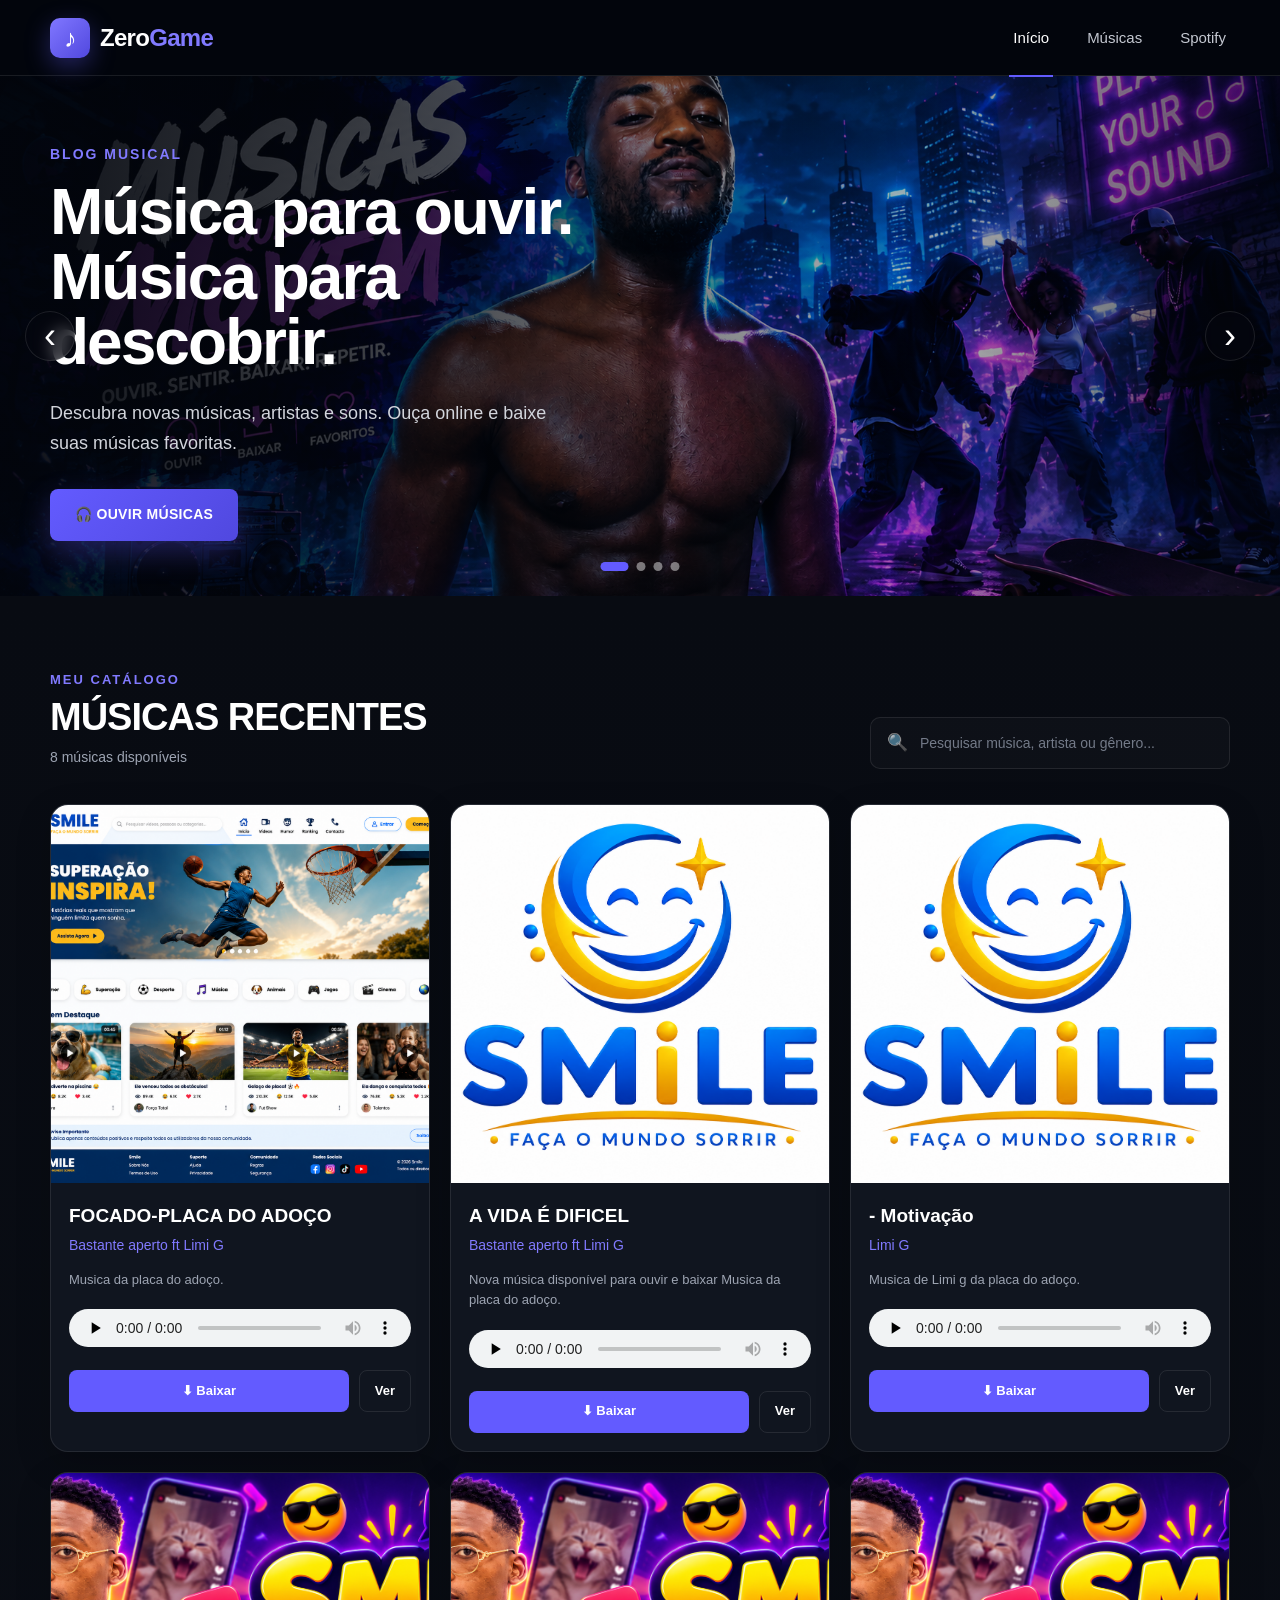
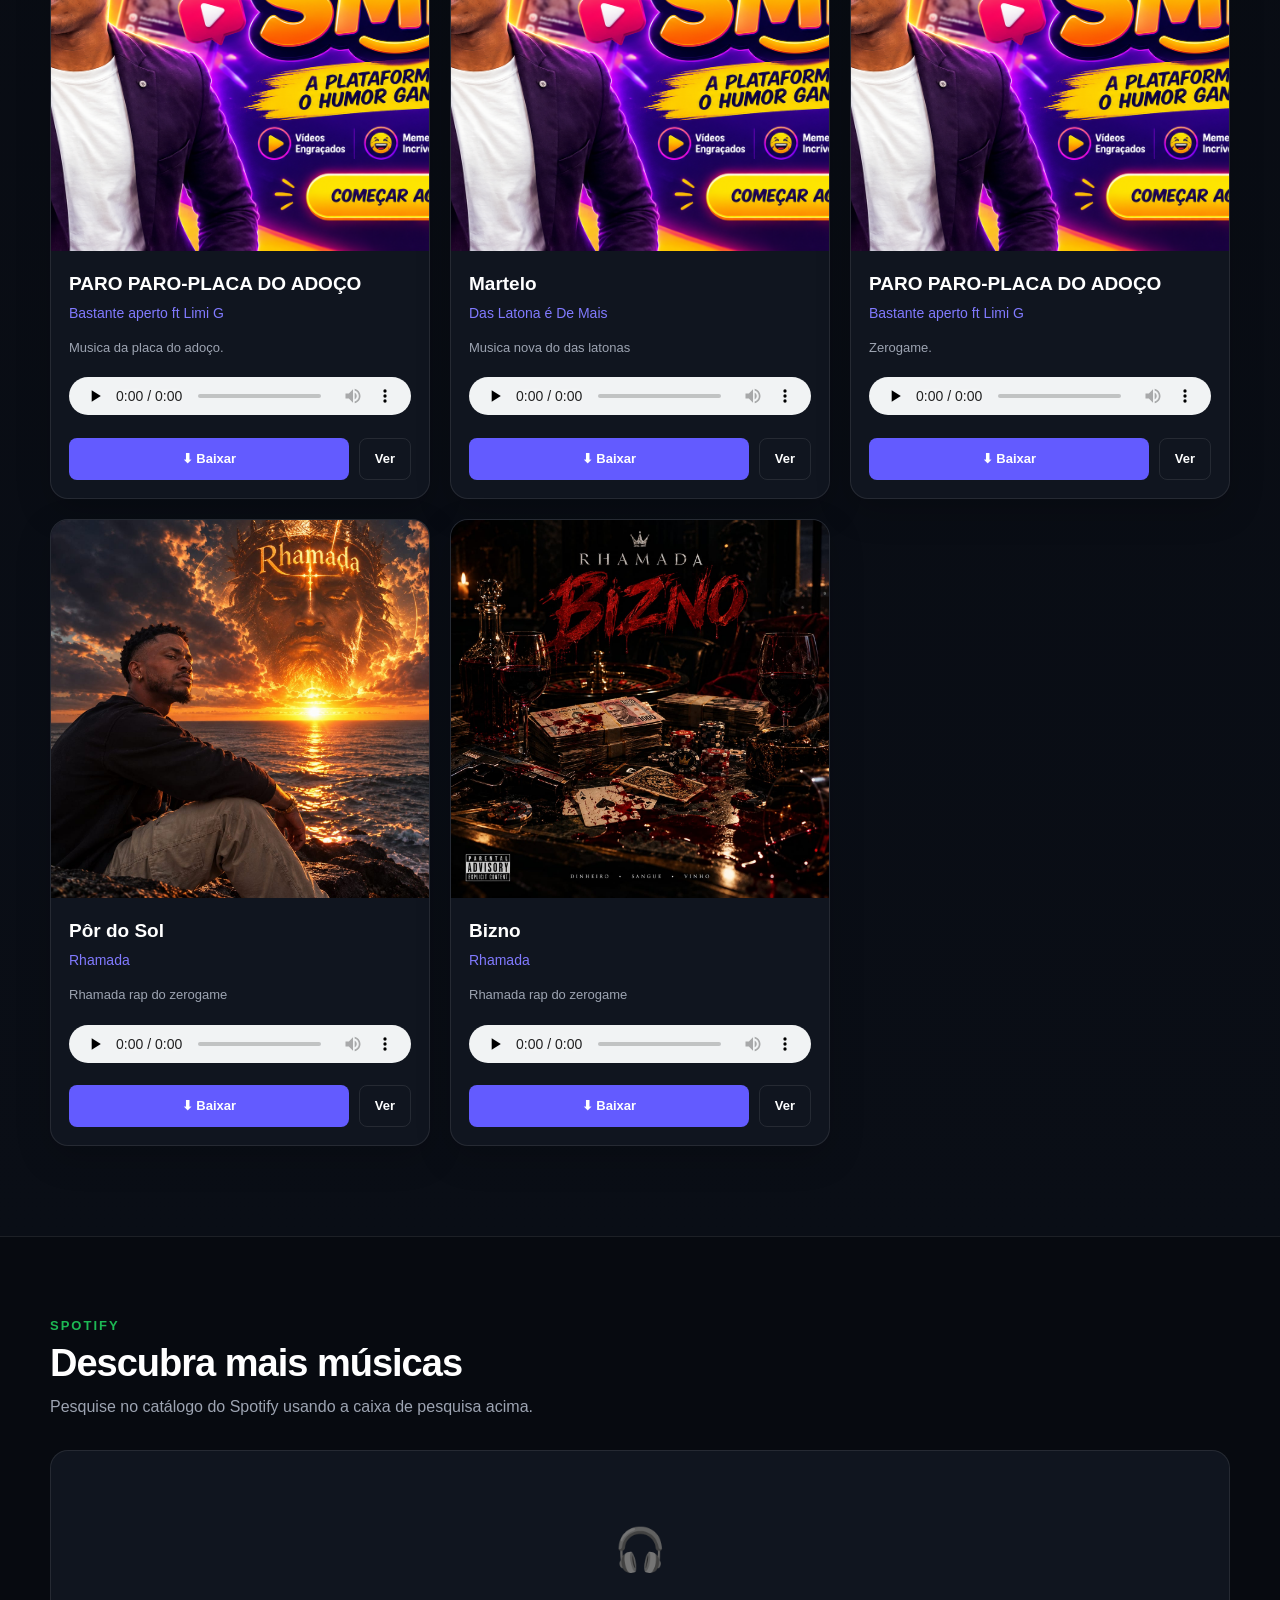
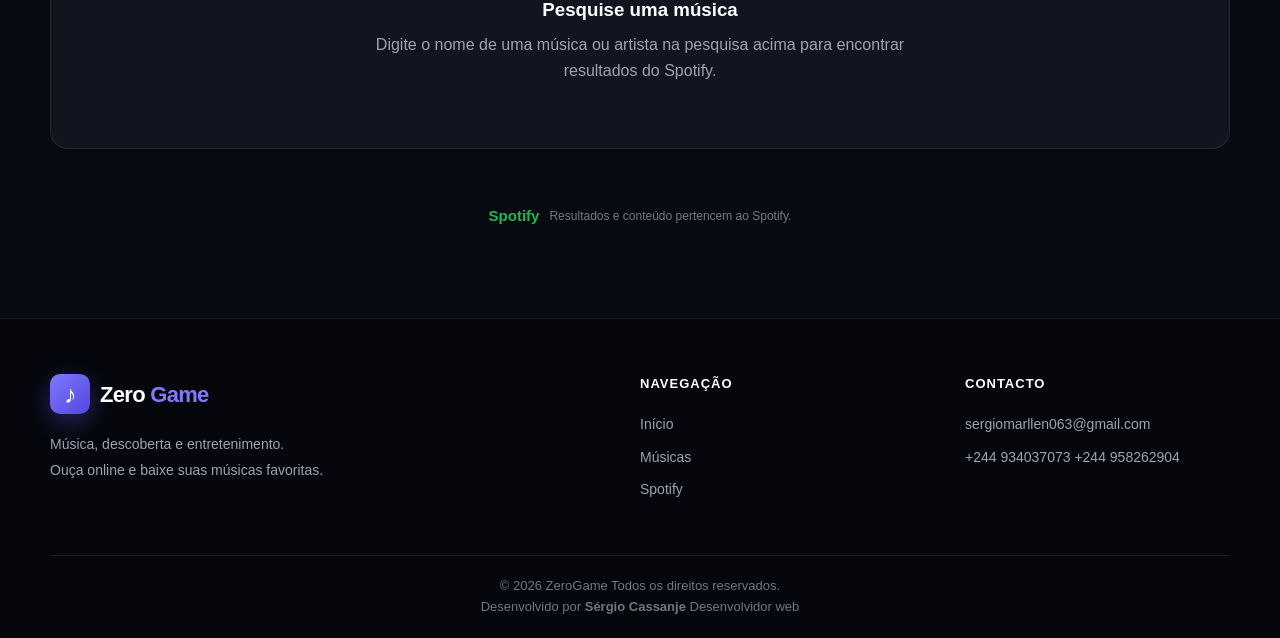
==== index.html @ 5d251596 "Adicionar projeto Zero game" ====
<!DOCTYPE html>
<html lang="pt-AO">

<head>

    <meta charset="UTF-8">

    <meta
        name="viewport"
        content="width=device-width, initial-scale=1.0"
    >

    <meta
        name="description"
        content="Zerogame — ouça, descubra e baixe músicas."
    >

    <title>ZEROGAME</title>

    <link
        rel="stylesheet"
        href="assets/css/style.css"
    >

</head>


<body>


    <!-- =====================================================
         CABEÇALHO
    ====================================================== -->

    <header class="site-header">

        <div class="container header-content">

            <a href="index.html" class="logo">

                <span class="logo-icon">
                    ♪
                </span>

                <span>
                    Zero<span class="logo-highlight">Game</span>
                </span>

            </a>


            <nav class="main-nav">

                <a
                    href="index.html"
                    class="active"
                >
                    Início
                </a>

                <a href="#catalogo">
                    Músicas
                </a>

                <a href="#spotify">
                    Spotify
                </a>

            </nav>

        </div>

    </header>



    <!-- =====================================================
         BANNER PRINCIPAL
    ====================================================== -->

    <section class="hero-banner">


        <div
            class="hero-slide active"
            style="background-image: url('capas/banner/banner-01.png');"
        ></div>


        <div
            class="hero-slide"
            style="background-image: url('capas/banner/banner-02.jpg');"
        ></div>


        <div
            class="hero-slide"
            style="background-image: url('capas/banner/banner-03.jpg');"
        ></div>

         <div
                class="hero-slide"
                style="background-image: url('capas/banner/banner-04.png');"
        ></div>

        <!--
            PARA ADICIONAR MAIS BANNERS:

            <div
                class="hero-slide"
                style="background-image: url('capas/banner/banner-04.jpg');"
            ></div>

            <div
                class="hero-slide"
                style="background-image: url('capas/banner/banner-05.jpg');"
            ></div>

            Não precisas adicionar os indicadores manualmente.
            O JavaScript cria-os automaticamente.
        -->


        <div class="hero-overlay"></div>


        <div class="container hero-content">

            <div class="hero-text">

                <span class="hero-label">
                    BLOG MUSICAL
                </span>


                <h1>
                    Música para ouvir.
                    <br>
                    Música para descobrir.
                </h1>


                <p>
                    Descubra novas músicas, artistas e sons.
                    Ouça online e baixe suas músicas favoritas.
                </p>


                <a
                    href="#catalogo"
                    class="hero-button"
                >
                    🎧 OUVIR MÚSICAS
                </a>

            </div>

        </div>


        <!-- Indicadores criados pelo JavaScript -->

        <div
            class="hero-dots"
            id="heroDots"
        ></div>


        <!-- Setas -->

        <button
            class="hero-arrow hero-prev"
            id="heroPrev"
            aria-label="Imagem anterior"
        >
            ‹
        </button>


        <button
            class="hero-arrow hero-next"
            id="heroNext"
            aria-label="Próxima imagem"
        >
            ›
        </button>

    </section>



    <!-- =====================================================
         CATÁLOGO DAS TUAS MÚSICAS
    ====================================================== -->

    <main
        id="catalogo"
        class="catalog-section"
    >

        <div class="container">


            <div class="catalog-header">

                <div>

                    <span class="section-label">
                        MEU CATÁLOGO
                    </span>


                    <h2>
                        Músicas recentes
                    </h2>


                    <p class="music-total">

                        <span id="musicCount">
                            0
                        </span>

                        músicas disponíveis

                    </p>

                </div>



                <!-- Pesquisa -->

                <div class="search-box">

                    <span class="search-icon">
                        🔍
                    </span>


                    <input
                        type="search"
                        id="searchInput"
                        placeholder="Pesquisar música, artista ou gênero..."
                        autocomplete="off"
                    >

                </div>

            </div>



            <!-- =================================================
                 TUAS MÚSICAS
            ================================================== -->

            <div
                id="musicGrid"
                class="music-grid"
            ></div>



            <!-- Nenhum resultado -->

            <div
                id="noResults"
                class="no-results"
                hidden
            >

                <div class= "no-results-icon">
                    🎵
                </div>


                <h3>
                    Nenhuma música encontrada
                </h3>


                <p>
                    Tente pesquisar por outro nome,
                    artista ou gênero.
                </p>

            </div>


        </div>

    </main>



    <!-- =====================================================
         SPOTIFY
    ====================================================== -->

    <section
        id="spotify"
        class="spotify-section"
    >

        <div class="container">


            <div class="spotify-header">

                <div>

                    <span class="spotify-label">
                        SPOTIFY
                    </span>


                    <h2>
                        Descubra mais músicas
                    </h2>


                    <p>
                        Pesquise no catálogo do Spotify
                        usando a caixa de pesquisa acima.
                    </p>

                </div>

            </div>



            <!-- Estado inicial -->

            <div
                id="spotifyInitial"
                class="spotify-message"
            >

                <div class="spotify-message-icon">
                    🎧
                </div>


                <h3>
                    Pesquise uma música
                </h3>


                <p>
                    Digite o nome de uma música ou artista
                    na pesquisa acima para encontrar resultados
                    do Spotify.
                </p>

            </div>



            <!-- Carregando -->

            <div
                id="spotifyLoading"
                class="spotify-message"
                hidden
            >

                <div class="spotify-spinner"></div>


                <h3>
                    Pesquisando no Spotify...
                </h3>


                <p>
                    Aguarde um momento.
                </p>

            </div>



            <!-- Resultados -->

            <div
                id="spotifyResults"
                class="music-grid spotify-grid"
            ></div>



            <!-- Sem resultados -->

            <div
                id="spotifyNoResults"
                class="spotify-message"
                hidden
            >

                <div class="spotify-message-icon">
                    🎵
                </div>


                <h3>
                    Nenhum resultado encontrado
                </h3>


                <p>
                    Tente pesquisar outro artista ou música.
                </p>

            </div>



            <!-- Erro -->

            <div
                id="spotifyError"
                class="spotify-message spotify-error"
                hidden
            >

                <div class="spotify-message-icon">
                    ⚠️
                </div>


                <h3>
                    Não foi possível pesquisar no Spotify
                </h3>


                <p>
                    Verifique a configuração da função do Spotify
                    no Netlify.
                </p>

            </div>



            <!-- Aviso/atribuição -->

            <div class="spotify-attribution">

                <span class="spotify-logo-text">
                    Spotify
                </span>

                <span>
                    Resultados e conteúdo pertencem ao Spotify.
                </span>

            </div>


        </div>

    </section>



    <!-- =====================================================
         RODAPÉ
    ====================================================== -->

    <footer class="site-footer">

        <div class="container footer-content">


            <div class="footer-brand">

                <a
                    href="index.html"
                    class="logo footer-logo"
                >

                    <span class="logo-icon">
                        ♪
                    </span>

                    <span>
                        Zero<span class="logo-highlight">
                            Game
                        </span>
                    </span>

                </a>


                <p>
                    Música, descoberta e entretenimento.
                    <br>
                    Ouça online e baixe suas músicas favoritas.
                </p>

            </div>



            <div class="footer-column">

                <h3>
                    Navegação
                </h3>


                <a href="index.html">
                    Início
                </a>


                <a href="#catalogo">
                    Músicas
                </a>


                <a href="#spotify">
                    Spotify
                </a>

            </div>



            <div class="footer-column">

                <h3>
                    Contacto
                </h3>


                <p>
                    sergiomarllen063@gmail.com
                </p>


                <p>
                    +244 934037073
                    +244 958262904
                </p>

            </div>


        </div>



        <div class="container footer-bottom">

            <p>

                ©
                <span id="currentYear"></span>

                ZeroGame

                Todos os direitos reservados.

            </p>
            <p>Desenvolvido por <strong>Sérgio Cassanje</strong> Desenvolvidor web</p>

        </div>

    </footer>



    <!-- =====================================================
         DADOS DAS TUAS MÚSICAS
    ====================================================== -->

    <script src="assets/js/musicas.js"></script>



    <!-- =====================================================
         FUNCIONAMENTO DO SITE + SPOTIFY
    ====================================================== -->

    <script src="assets/js/app.js"></script>


</body>

</html>
---- assets/css/style.css ----
/* ==========================================================
   RESET
========================================================== */

* {
    box-sizing: border-box;
    margin: 0;
    padding: 0;
}


html {
    scroll-behavior: smooth;
}


body {
    font-family:
        Arial,
        Helvetica,
        sans-serif;

    background: #080b12;

    color: #ffffff;

    line-height: 1.6;
    max-width: 100%;
    overflow-x: hidden;
}


img {
    max-width: 100%;
    display: block;
}


a {
    color: inherit;
    text-decoration: none;
}


button,
input {
    font: inherit;
}



/* ==========================================================
   VARIÁVEIS
========================================================== */

:root {

    --background: #080b12;

    --surface: #10151f;

    --surface-light: #151b27;

    --text: #ffffff;

    --muted: #9da4b2;

    --border:
        rgba(255, 255, 255, 0.09);

    --accent: #635bff;

    --accent-light: #817aff;

    --accent-dark: #5048df;

    --spotify: #1db954;

    --radius: 18px;

    --shadow:
        0 20px 60px rgba(0, 0, 0, 0.35);
}



/* ==========================================================
   CONTAINER
========================================================== */

.container {

    width:
        min(
            1180px,
            calc(100% - 40px)
        );

    margin:
        0 auto;
}



/* ==========================================================
   HEADER
========================================================== */

.site-header {

    height: 76px;

    background:
        rgba(3, 6, 12, 0.96);

    border-bottom:
        1px solid var(--border);

    position:
        relative;

    z-index: 100;
}


.header-content {

    height: 76px;

    display:
        flex;

    align-items:
        center;

    justify-content:
        space-between;
}



/* ==========================================================
   LOGO
========================================================== */

.logo {

    display:
        flex;

    align-items:
        center;

    gap: 10px;

    font-size: 24px;

    font-weight: 800;

    letter-spacing: -0.7px;
}


.logo-icon {

    width: 40px;

    height: 40px;

    display:
        flex;

    align-items:
        center;

    justify-content:
        center;

    border-radius: 10px;

    background:
        linear-gradient(
            135deg,
            #8077ff,
            #5148df
        );

    font-size: 25px;

    box-shadow:
        0 8px 25px
        rgba(99, 91, 255, 0.35);
}


.logo-highlight {

    color:
        var(--accent-light);
}



/* ==========================================================
   NAVEGAÇÃO
========================================================== */

.main-nav {

    display:
        flex;

    align-items:
        center;

    gap: 30px;
}


.main-nav a {

    color:
        #c4c8d1;

    font-size:
        15px;

    padding:
        27px 4px;

    position:
        relative;

    transition:
        color 0.25s ease;
}


.main-nav a:hover {

    color:
        #ffffff;
}


.main-nav a.active {

    color:
        #ffffff;
}


.main-nav a.active::after {

    content: "";

    position:
        absolute;

    left: 0;

    right: 0;

    bottom: 0;

    height: 2px;

    background:
        var(--accent);
}



/* ==========================================================
   BANNER
========================================================== */

.hero-banner {

    height:
        520px;

    position:
        relative;

    overflow:
        hidden;

    background:
        #05070c;
}


.hero-slide {

    position:
        absolute;

    inset: 0;

    background-size:
        cover;

    background-position:
        center;

    background-repeat:
        no-repeat;

    opacity:
        0;

    transform:
        scale(1.05);

    transition:
        opacity 1.2s ease,
        transform 6s ease;

    z-index:
        1;
}


.hero-slide.active {

    opacity:
        1;

    transform:
        scale(1);
}



/* ==========================================================
   OVERLAY
========================================================== */

.hero-overlay {

    position:
        absolute;

    inset:
        0;

    z-index:
        2;

    background:

        linear-gradient(
            90deg,
            rgba(2, 5, 12, 0.95) 0%,
            rgba(2, 5, 12, 0.72) 35%,
            rgba(2, 5, 12, 0.30) 70%,
            rgba(2, 5, 12, 0.65) 100%
        );
}



/* ==========================================================
   CONTEÚDO BANNER
========================================================== */

.hero-content {

    height:
        100%;

    position:
        relative;

    z-index:
        5;

    display:
        flex;

    align-items:
        center;
}


.hero-text {

    max-width:
        610px;

    padding-top:
        10px;
}


.hero-label {

    display:
        inline-block;

    margin-bottom:
        14px;

    color:
        var(--accent-light);

    font-size:
        14px;

    font-weight:
        700;

    letter-spacing:
        2px;
}


.hero-text h1 {

    font-size:
        clamp(
            42px,
            5vw,
            68px
        );

    line-height:
        1.02;

    letter-spacing:
        -2px;

    font-weight:
        900;

    margin-bottom:
        22px;
}


.hero-text p {

    max-width:
        500px;

    color:
        #d2d5dc;

    font-size:
        18px;

    line-height:
        1.7;

    margin-bottom:
        30px;
}



/* ==========================================================
   BOTÃO BANNER
========================================================== */

.hero-button {

    display:
        inline-flex;

    align-items:
        center;

    justify-content:
        center;

    min-height:
        52px;

    padding:
        0 25px;

    border-radius:
        8px;

    background:
        linear-gradient(
            135deg,
            var(--accent),
            var(--accent-dark)
        );

    color:
        #ffffff;

    font-weight:
        800;

    font-size:
        14px;

    letter-spacing:
        0.3px;

    box-shadow:
        0 12px 30px
        rgba(99, 91, 255, 0.30);

    transition:
        transform 0.25s ease,
        box-shadow 0.25s ease;
}


.hero-button:hover {

    transform:
        translateY(-3px);

    box-shadow:
        0 16px 38px
        rgba(99, 91, 255, 0.42);
}



/* ==========================================================
   SETAS
========================================================== */

.hero-arrow {

    position:
        absolute;

    top:
        50%;

    transform:
        translateY(-50%);

    z-index:
        10;

    width:
        50px;

    height:
        50px;

    border:
        1px solid
        rgba(255, 255, 255, 0.10);

    border-radius:
        50%;

    background:
        rgba(5, 8, 15, 0.60);

    backdrop-filter:
        blur(8px);

    color:
        #ffffff;

    font-size:
        36px;

    line-height:
        1;

    cursor:
        pointer;

    display:
        flex;

    align-items:
        center;

    justify-content:
        center;

    transition:
        background 0.25s ease,
        transform 0.25s ease;
}


.hero-arrow:hover {

    background:
        rgba(99, 91, 255, 0.85);
}


.hero-prev {
    left: 25px;
}


.hero-next {
    right: 25px;
}



/* ==========================================================
   INDICADORES
========================================================== */

.hero-dots {

    position:
        absolute;

    z-index:
        10;

    bottom:
        25px;

    left:
        50%;

    transform:
        translateX(-50%);

    display:
        flex;

    gap:
        8px;
}


.hero-dot {

    width:
        9px;

    height:
        9px;

    padding:
        0;

    border:
        0;

    border-radius:
        50%;

    background:
        rgba(255, 255, 255, 0.45);

    cursor:
        pointer;

    transition:
        width 0.25s ease,
        background 0.25s ease;
}


.hero-dot.active {

    width:
        28px;

    border-radius:
        10px;

    background:
        var(--accent);
}



/* ==========================================================
   CATÁLOGO
========================================================== */

.catalog-section {

    padding:
        70px 0 90px;

    background:
        linear-gradient(
            180deg,
            #080b12,
            #0a0e16
        );
}


.catalog-header {

    display:
        flex;

    justify-content:
        space-between;

    align-items:
        flex-end;

    gap:
        30px;

    margin-bottom:
        35px;
}


.section-label {

    color:
        var(--accent-light);

    font-size:
        13px;

    font-weight:
        800;

    letter-spacing:
        2px;
}


.catalog-header h2,
.spotify-header h2 {

    margin-top:
        5px;

    font-size:
        38px;

    line-height:
        1.1;

    text-transform:
        uppercase;

    letter-spacing:
        -1px;
}


.music-total {

    color:
        var(--muted);

    margin-top:
        8px;

    font-size:
        14px;
}



/* ==========================================================
   PESQUISA
========================================================== */

.search-box {

    width:
        min(
            360px,
            100%
        );

    height:
        52px;

    display:
        flex;

    align-items:
        center;

    gap:
        12px;

    padding:
        0 16px;

    border:
        1px solid var(--border);

    border-radius:
        10px;

    background:
        rgba(255, 255, 255, 0.025);

    transition:
        border-color 0.25s ease,
        box-shadow 0.25s ease;
}


.search-box:focus-within {

    border-color:
        rgba(99, 91, 255, 0.65);

    box-shadow:
        0 0 0 3px
        rgba(99, 91, 255, 0.10);
}


.search-icon {

    font-size:
        17px;

    opacity:
        0.8;
}


.search-box input {

    width:
        100%;

    border:
        0;

    outline:
        0;

    background:
        transparent;

    color:
        #ffffff;

    font-size:
        14px;
}


.search-box input::placeholder {

    color:
        #737a88;
}



/* ==========================================================
   GRID
========================================================== */

.music-grid {

    display:
        grid;

    grid-template-columns:
        repeat(
            3,
            minmax(0, 1fr)
        );

    gap:
        20px;
}



/* ==========================================================
   CARTÃO
========================================================== */

.music-card {

    overflow:
        hidden;

    border:
        1px solid var(--border);

    border-radius:
        var(--radius);

    background:
        var(--surface);

    box-shadow:
        0 12px 35px
        rgba(0, 0, 0, 0.18);

    transition:
        transform 0.25s ease,
        border-color 0.25s ease;
}


.music-card:hover {

    transform:
        translateY(-5px);

    border-color:
        rgba(99, 91, 255, 0.45);
}



/* ==========================================================
   CAPA
========================================================== */

.music-cover {

    position:
        relative;

    aspect-ratio:
        1 / 1;

    overflow:
        hidden;

    background:
        #151a24;
}


.music-cover img {

    width:
        100%;

    height:
        100%;

    object-fit:
        cover;

    transition:
        transform 0.4s ease;
}


.music-card:hover
.music-cover img {

    transform:
        scale(1.05);
}



/* ==========================================================
   CONTEÚDO
========================================================== */

.music-info {

    padding:
        18px;
}


.music-info h3 {

    font-size:
        19px;

    margin-bottom:
        3px;
}


.music-artist {

    color:
        var(--accent-light);

    font-size:
        14px;

    margin-bottom:
        13px;
}


.music-description {

    color:
        var(--muted);

    font-size:
        13px;

    margin-bottom:
        15px;
}



/* ==========================================================
   PLAYER
========================================================== */

.music-card audio {

    width:
        100%;

    height:
        38px;

    margin-top:
        4px;
}



/* ==========================================================
   BOTÕES
========================================================== */

.music-actions {

    display:
        flex;

    gap:
        10px;

    margin-top:
        15px;
}


.music-actions a {

    min-height:
        42px;

    display:
        flex;

    align-items:
        center;

    justify-content:
        center;

    padding:
        0 15px;

    border-radius:
        8px;

    font-size:
        13px;

    font-weight:
        700;

    transition:
        transform 0.2s ease,
        background 0.2s ease;
}


.music-actions a:hover {

    transform:
        translateY(-2px);
}


.btn-download {

    flex:
        1;

    background:
        var(--accent);

    color:
        #ffffff;
}


.btn-download:hover {

    background:
        var(--accent-dark);
}


.btn-view {

    border:
        1px solid var(--border);

    color:
        #ffffff;
}


.btn-view:hover {

    background:
        rgba(255, 255, 255, 0.05);
}



/* ==========================================================
   SEM RESULTADOS
========================================================== */

.no-results {

    text-align:
        center;

    padding:
        70px 20px;

    border:
        1px solid var(--border);

    border-radius:
        var(--radius);

    background:
        var(--surface);
}


.no-results-icon {

    font-size:
        40px;

    margin-bottom:
        12px;
}


.no-results h3 {

    margin-bottom:
        5px;
}


.no-results p {

    color:
        var(--muted);
}



/* ==========================================================
   SPOTIFY SECTION
========================================================== */

.spotify-section {

    padding:
        75px 0 90px;

    background:
        #070a10;

    border-top:
        1px solid var(--border);
}


.spotify-header {

    margin-bottom:
        30px;
}


.spotify-label {

    display:
        inline-block;

    color:
        var(--spotify);

    font-size:
        13px;

    font-weight:
        800;

    letter-spacing:
        2px;
}


.spotify-header h2 {

    text-transform:
        none;
}


.spotify-header p {

    color:
        var(--muted);

    margin-top:
        10px;
}



/* ==========================================================
   CARTÕES SPOTIFY
========================================================== */

.spotify-grid {

    margin-top:
        25px;
}


.spotify-card {

    border-color:
        rgba(29, 185, 84, 0.16);
}


.spotify-card:hover {

    border-color:
        rgba(29, 185, 84, 0.55);
}


.spotify-card .music-artist {

    color:
        var(--spotify);
}


.spotify-cover {

    position:
        relative;

    aspect-ratio:
        1 / 1;

    overflow:
        hidden;

    background:
        #151a24;
}


.spotify-cover img {

    width:
        100%;

    height:
        100%;

    object-fit:
        cover;

    display:
        block;
}



/* ==========================================================
   BOTÃO SPOTIFY
========================================================== */

.btn-spotify {

    flex:
        1;

    background:
        var(--spotify);

    color:
        #061b0d !important;

    text-align:
        center;
}


.btn-spotify:hover {

    background:
        #25d865;
}



/* ==========================================================
   MENSAGENS SPOTIFY
========================================================== */

.spotify-message {

    text-align:
        center;

    padding:
        65px 20px;

    border:
        1px solid var(--border);

    border-radius:
        var(--radius);

    background:
        var(--surface);

    margin-top:
        25px;
}


.spotify-message-icon {

    font-size:
        42px;

    margin-bottom:
        12px;
}


.spotify-message h3 {

    margin-bottom:
        7px;
}


.spotify-message p {

    max-width:
        550px;

    margin:
        0 auto;

    color:
        var(--muted);
}


.spotify-error {

    border-color:
        rgba(255, 80, 80, 0.25);
}



/* ==========================================================
   SPINNER
========================================================== */

.spotify-spinner {

    width:
        38px;

    height:
        38px;

    border:
        3px solid
        rgba(255, 255, 255, 0.12);

    border-top-color:
        var(--spotify);

    border-radius:
        50%;

    margin:
        0 auto 18px;

    animation:
        spotifySpin 0.8s linear infinite;
}


@keyframes spotifySpin {

    to {
        transform:
            rotate(360deg);
    }

}



/* ==========================================================
   ATRIBUIÇÃO SPOTIFY
========================================================== */

.spotify-attribution {

    display:
        flex;

    align-items:
        center;

    justify-content:
        center;

    gap:
        10px;

    margin-top:
        30px;

    color:
        #737a88;

    font-size:
        12px;

    text-align:
        center;
}


.spotify-logo-text {

    color:
        var(--spotify);

    font-size:
        15px;

    font-weight:
        800;
}



/* ==========================================================
   FOOTER
========================================================== */

.site-footer {

    background:
        #05070c;

    border-top:
        1px solid var(--border);
}


.footer-content {

    display:
        grid;

    grid-template-columns:
        2fr 1fr 1fr;

    gap:
        60px;

    padding:
        55px 0;
}


.footer-brand p {

    color:
        var(--muted);

    margin-top:
        18px;

    font-size:
        14px;

    line-height:
        1.8;
}


.footer-logo {

    font-size:
        22px;
}


.footer-column {

    display:
        flex;

    flex-direction:
        column;

    gap:
        10px;
}


.footer-column h3 {

    font-size:
        13px;

    text-transform:
        uppercase;

    letter-spacing:
        1px;

    margin-bottom:
        8px;

    color:
        #ffffff;
}


.footer-column a,
.footer-column p {

    color:
        var(--muted);

    font-size:
        14px;
}


.footer-column a:hover {

    color:
        #ffffff;
}



/* ==========================================================
   FOOTER BOTTOM
========================================================== */

.footer-bottom {

    padding:
        20px 0;

    border-top:
        1px solid var(--border);

    text-align:
        center;
}


.footer-bottom p {

    color:
        #707785;

    font-size:
        13px;
}




/* ==========================================================
   CORREÇÃO GERAL DE RESPONSIVIDADE
========================================================== */



    

/* ==========================================================
   TABLET
========================================================== */

@media (max-width: 900px) {

    .container {
        width: 100%;
        max-width: 100%;
        padding-left: 20px;
        padding-right: 20px;
    }

    .hero-banner {
        height: 480px;
    }

    .music-grid {
        grid-template-columns: repeat(2, minmax(0, 1fr));
    }

    .footer-content {
        grid-template-columns: 1fr 1fr;
    }

}


/* ==========================================================
   CELULAR
========================================================== */

@media (max-width: 650px) {

    /* ------------------------------------------
       CORPO
    ------------------------------------------ */

    html,
    body {
        width: 100%;
        max-width: 100%;
        overflow-x: hidden;
    }


    /* ------------------------------------------
       CONTAINER
    ------------------------------------------ */

    .container {
        width: 100%;
        max-width: 100%;
        margin-left: auto;
        margin-right: auto;
        padding-left: 14px;
        padding-right: 14px;
    }


    /* ------------------------------------------
       HEADER
    ------------------------------------------ */

    .site-header {
        width: 100%;
        max-width: 100%;
    }

    .header-content {
        width: 100%;
        max-width: 100%;
        height: 68px;
        display: flex;
        align-items: center;
        justify-content: space-between;
        gap: 10px;
    }


    .logo {
        font-size: 20px;
        flex-shrink: 0;
        white-space: nowrap;
    }


    .logo-icon {
        width: 36px;
        height: 36px;
        min-width: 36px;
        font-size: 22px;
    }


    .main-nav {
        display: flex;
        align-items: center;
        gap: 10px;
        min-width: 0;
    }


    .main-nav a {
        padding: 23px 2px;
        font-size: 12px;
        white-space: nowrap;
    }


    /* ------------------------------------------
       BANNER
    ------------------------------------------ */

    .hero-banner {
        width: 100%;
        max-width: 100%;
        height: 500px;
        overflow: hidden;
    }


    .hero-slide {
        width: 100%;
        max-width: 100%;
    }


    .hero-overlay {
        width: 100%;
        max-width: 100%;

        background:
            linear-gradient(
                90deg,
                rgba(2, 5, 12, 0.92),
                rgba(2, 5, 12, 0.62)
            );
    }


    .hero-content {
        width: 100%;
        max-width: 100%;
        padding-left: 14px;
        padding-right: 14px;
        padding-bottom: 70px;
        align-items: flex-end;
    }


    .hero-text {
        width: 100%;
        max-width: 100%;
        min-width: 0;
    }


    .hero-text h1 {
        max-width: 100%;
        font-size: 40px;
        line-height: 1.05;
        letter-spacing: -1.5px;
        overflow-wrap: break-word;
    }


    .hero-text p {
        max-width: 100%;
        font-size: 15px;
        line-height: 1.6;
        overflow-wrap: break-word;
    }


    /* ------------------------------------------
       SETAS DO BANNER
    ------------------------------------------ */

    .hero-arrow {
        width: 42px;
        height: 42px;
        min-width: 42px;
        min-height: 42px;
        font-size: 30px;
    }


    .hero-prev {
        left: 10px;
    }


    .hero-next {
        right: 10px;
    }


    /* ------------------------------------------
       CATÁLOGO
    ------------------------------------------ */

    .catalog-section {
        width: 100%;
        max-width: 100%;
        padding: 50px 0 65px;
        overflow: hidden;
    }


    .catalog-header {
        display: block;
        width: 100%;
        max-width: 100%;
    }


    .catalog-header h2,
    .spotify-header h2 {
        max-width: 100%;
        font-size: 30px;
        line-height: 1.2;
        overflow-wrap: break-word;
    }


    /* ------------------------------------------
       PESQUISA
    ------------------------------------------ */

    .search-box {
        width: 100%;
        max-width: 100%;
        margin-top: 22px;
    }


    .search-box input {
        width: 100%;
        max-width: 100%;
        min-width: 0;
    }


    /* ------------------------------------------
       GRID DE MÚSICAS
    ------------------------------------------ */

    .music-grid {
        width: 100%;
        max-width: 100%;
        grid-template-columns: 1fr;
        gap: 20px;
    }


    .music-card {
        width: 100%;
        max-width: 100%;
        min-width: 0;
        overflow: hidden;
    }


    .music-card img {
        max-width: 100%;
    }


    .music-card-content {
        min-width: 0;
        max-width: 100%;
    }


    .music-card h3,
    .music-card p {
        max-width: 100%;
        overflow-wrap: break-word;
        word-break: break-word;
    }


    /* ------------------------------------------
       BOTÕES
    ------------------------------------------ */

    .music-card button,
    .music-card a {
        max-width: 100%;
    }


    /* ------------------------------------------
       SPOTIFY
    ------------------------------------------ */

    .spotify-section {
        width: 100%;
        max-width: 100%;
        padding: 55px 0 65px;
        overflow: hidden;
    }


    .spotify-header {
        width: 100%;
        max-width: 100%;
    }


    .spotify-results {
        width: 100%;
        max-width: 100%;
    }


    .spotify-card {
        width: 100%;
        max-width: 100%;
        min-width: 0;
        overflow: hidden;
    }


    .spotify-card img {
        max-width: 100%;
    }


    .spotify-card-content {
        min-width: 0;
        max-width: 100%;
    }


    .spotify-card h3,
    .spotify-card p {
        max-width: 100%;
        overflow-wrap: break-word;
        word-break: break-word;
    }


    .spotify-attribution {
        width: 100%;
        max-width: 100%;
        flex-direction: column;
        gap: 4px;
        text-align: center;
    }


    /* ------------------------------------------
       FOOTER
    ------------------------------------------ */

    .footer-content {
        width: 100%;
        max-width: 100%;
        grid-template-columns: 1fr;
        gap: 35px;
        padding: 45px 0;
    }


    .footer-content > * {
        min-width: 0;
        max-width: 100%;
    }

}


/* ==========================================================
   CELULARES PEQUENOS
   Ex.: iPhone SE e aparelhos pequenos
========================================================== */

@media (max-width: 380px) {

    .container {
        padding-left: 12px;
        padding-right: 12px;
    }


    /* HEADER */

    .header-content {
        gap: 6px;
    }


    .logo {
        font-size: 18px;
    }


    .logo-icon {
        width: 34px;
        height: 34px;
        min-width: 34px;
        font-size: 20px;
    }


    .main-nav {
        gap: 7px;
    }


    .main-nav a {
        font-size: 11px;
        padding-left: 1px;
        padding-right: 1px;
    }


    /* BANNER */

    .hero-banner {
        height: 470px;
    }


    .hero-content {
        padding-left: 12px;
        padding-right: 12px;
        padding-bottom: 60px;
    }


    .hero-text h1 {
        font-size: 34px;
    }


    .hero-text p {
        font-size: 14px;
    }


    .hero-arrow {
        width: 38px;
        height: 38px;
        min-width: 38px;
        min-height: 38px;
        font-size: 26px;
    }


    .hero-prev {
        left: 7px;
    }


    .hero-next {
        right: 7px;
    }


    /* TÍTULOS */

    .catalog-header h2,
    .spotify-header h2 {
        font-size: 27px;
    }

}


/* ==========================================================
   IPHONE MUITO ESTREITO
========================================================== */

@media (max-width: 350px) {

    .container {
        padding-left: 10px;
        padding-right: 10px;
    }


    .logo {
        font-size: 16px;
    }


    .logo-icon {
        width: 31px;
        height: 31px;
        min-width: 31px;
        font-size: 18px;
    }


    .main-nav {
        gap: 5px;
    }


    .main-nav a {
        font-size: 10px;
    }


    .hero-text h1 {
        font-size: 30px;
    }

}
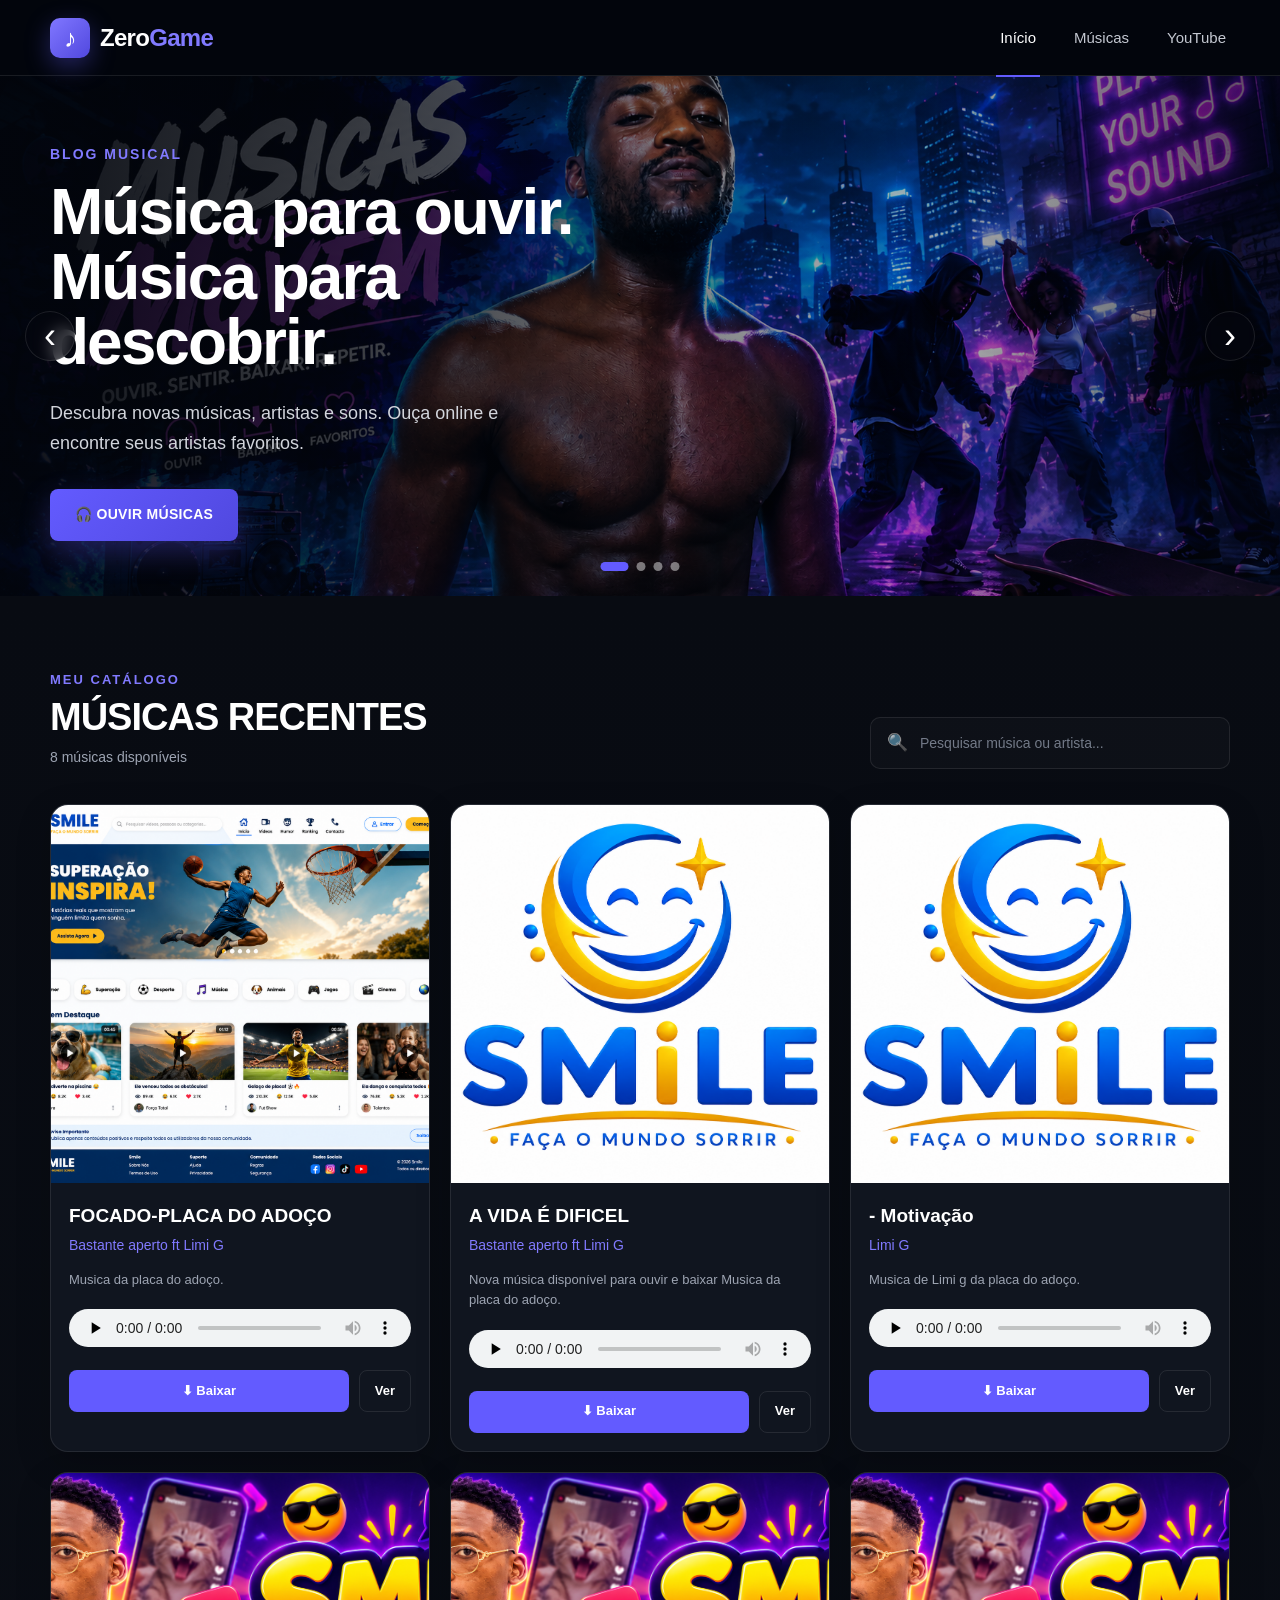
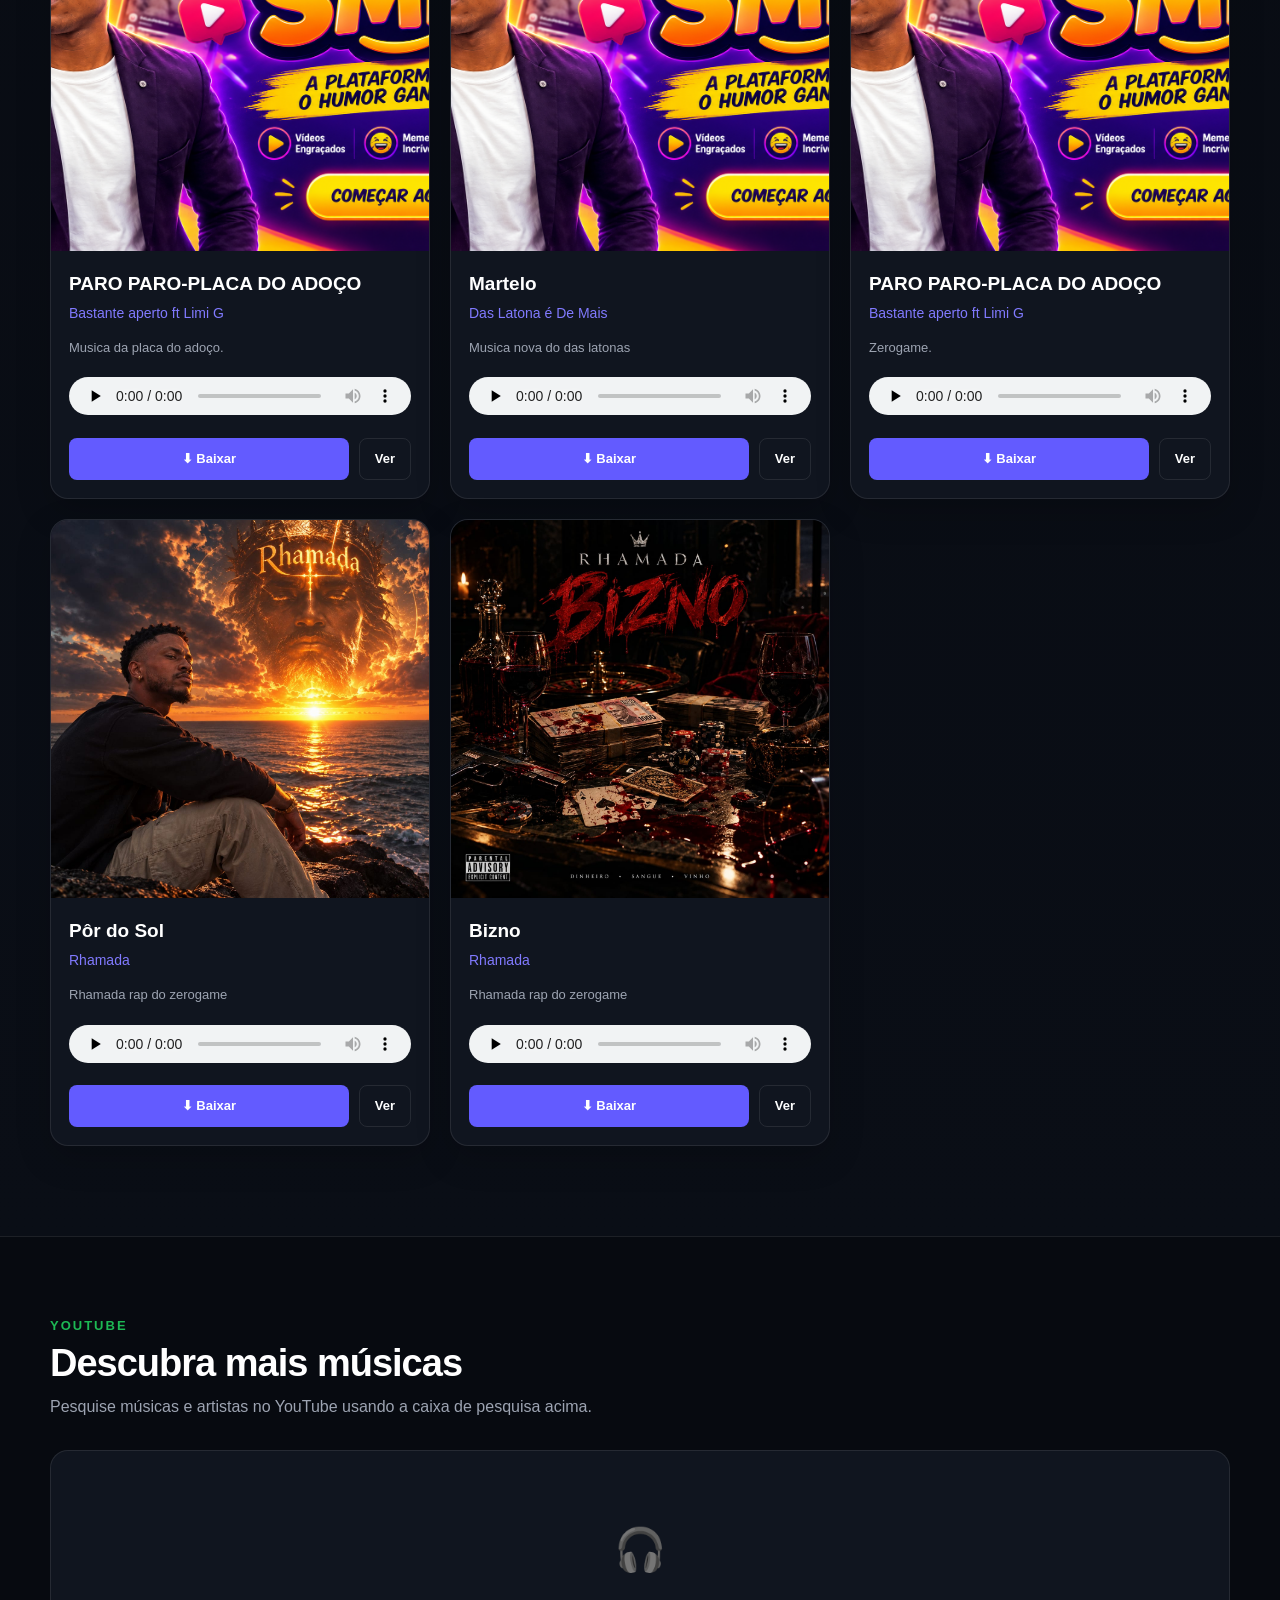
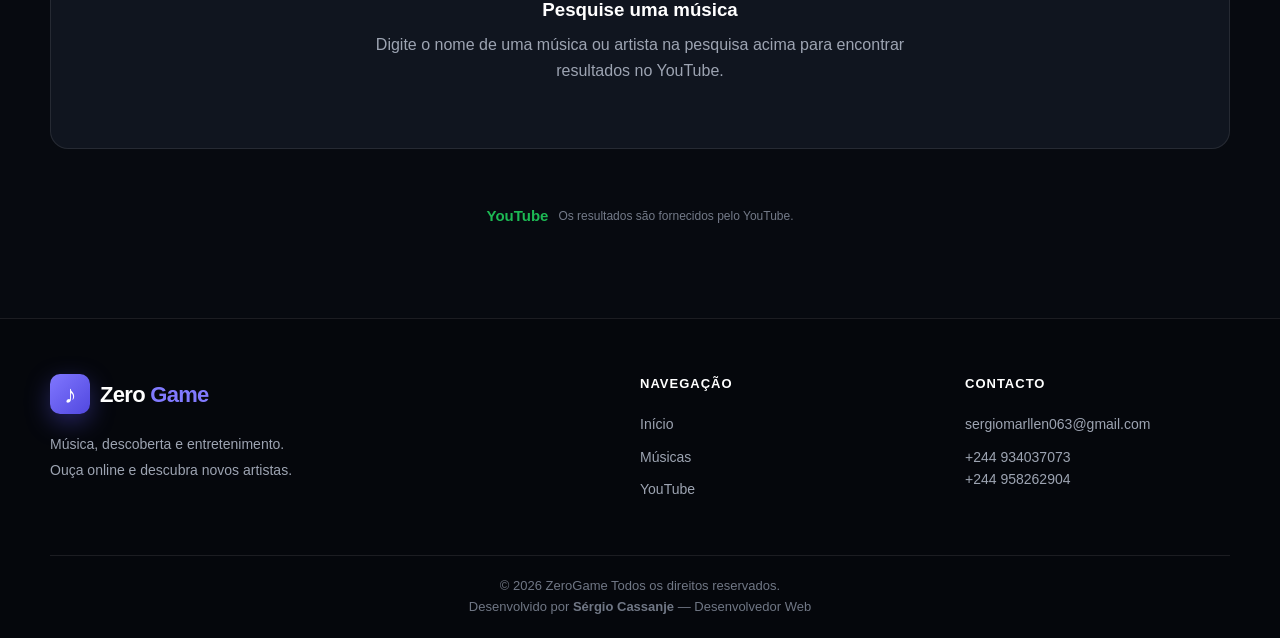
==== commit 0685139a: "pesquisa do YouTube" ====
--- a/index.html
+++ b/index.html
@@ -12,7 +12,7 @@
 
     <meta
         name="description"
-        content="Zerogame — ouça, descubra e baixe músicas."
+        content="ZeroGame — ouça, descubra e baixe músicas."
     >
 
     <title>ZEROGAME</title>
@@ -62,8 +62,8 @@
                     Músicas
                 </a>
 
-                <a href="#spotify">
-                    Spotify
+                <a href="#youtube">
+                    YouTube
                 </a>
 
             </nav>
@@ -98,26 +98,22 @@
             style="background-image: url('capas/banner/banner-03.jpg');"
         ></div>
 
-         <div
-                class="hero-slide"
-                style="background-image: url('capas/banner/banner-04.png');"
+
+        <div
+            class="hero-slide"
+            style="background-image: url('capas/banner/banner-04.png');"
         ></div>
+
 
         <!--
             PARA ADICIONAR MAIS BANNERS:
-
-            <div
-                class="hero-slide"
-                style="background-image: url('capas/banner/banner-04.jpg');"
-            ></div>
 
             <div
                 class="hero-slide"
                 style="background-image: url('capas/banner/banner-05.jpg');"
             ></div>
 
-            Não precisas adicionar os indicadores manualmente.
-            O JavaScript cria-os automaticamente.
+            O JavaScript cria os indicadores automaticamente.
         -->
 
 
@@ -142,7 +138,7 @@
 
                 <p>
                     Descubra novas músicas, artistas e sons.
-                    Ouça online e baixe suas músicas favoritas.
+                    Ouça online e encontre seus artistas favoritos.
                 </p>
 
 
@@ -241,7 +237,7 @@
                     <input
                         type="search"
                         id="searchInput"
-                        placeholder="Pesquisar música, artista ou gênero..."
+                        placeholder="Pesquisar música ou artista..."
                         autocomplete="off"
                     >
 
@@ -270,7 +266,7 @@
                 hidden
             >
 
-                <div class= "no-results-icon">
+                <div class="no-results-icon">
                     🎵
                 </div>
 
@@ -295,11 +291,11 @@
 
 
     <!-- =====================================================
-         SPOTIFY
+         YOUTUBE
     ====================================================== -->
 
     <section
-        id="spotify"
+        id="youtube"
         class="spotify-section"
     >
 
@@ -311,7 +307,7 @@
                 <div>
 
                     <span class="spotify-label">
-                        SPOTIFY
+                        YOUTUBE
                     </span>
 
 
@@ -321,7 +317,7 @@
 
 
                     <p>
-                        Pesquise no catálogo do Spotify
+                        Pesquise músicas e artistas no YouTube
                         usando a caixa de pesquisa acima.
                     </p>
 
@@ -331,7 +327,9 @@
 
 
 
-            <!-- Estado inicial -->
+            <!-- =================================================
+                 ESTADO INICIAL
+            ================================================== -->
 
             <div
                 id="spotifyInitial"
@@ -351,14 +349,16 @@
                 <p>
                     Digite o nome de uma música ou artista
                     na pesquisa acima para encontrar resultados
-                    do Spotify.
-                </p>
-
-            </div>
-
-
-
-            <!-- Carregando -->
+                    no YouTube.
+                </p>
+
+            </div>
+
+
+
+            <!-- =================================================
+                 CARREGANDO
+            ================================================== -->
 
             <div
                 id="spotifyLoading"
@@ -370,7 +370,7 @@
 
 
                 <h3>
-                    Pesquisando no Spotify...
+                    Pesquisando no YouTube...
                 </h3>
 
 
@@ -382,7 +382,9 @@
 
 
 
-            <!-- Resultados -->
+            <!-- =================================================
+                 RESULTADOS
+            ================================================== -->
 
             <div
                 id="spotifyResults"
@@ -391,7 +393,9 @@
 
 
 
-            <!-- Sem resultados -->
+            <!-- =================================================
+                 SEM RESULTADOS
+            ================================================== -->
 
             <div
                 id="spotifyNoResults"
@@ -417,7 +421,9 @@
 
 
 
-            <!-- Erro -->
+            <!-- =================================================
+                 ERRO
+            ================================================== -->
 
             <div
                 id="spotifyError"
@@ -431,12 +437,12 @@
 
 
                 <h3>
-                    Não foi possível pesquisar no Spotify
+                    Não foi possível pesquisar no YouTube
                 </h3>
 
 
                 <p>
-                    Verifique a configuração da função do Spotify
+                    Verifique a configuração da API do YouTube
                     no Netlify.
                 </p>
 
@@ -444,16 +450,18 @@
 
 
 
-            <!-- Aviso/atribuição -->
+            <!-- =================================================
+                 ATRIBUIÇÃO
+            ================================================== -->
 
             <div class="spotify-attribution">
 
                 <span class="spotify-logo-text">
-                    Spotify
+                    YouTube
                 </span>
 
                 <span>
-                    Resultados e conteúdo pertencem ao Spotify.
+                    Os resultados são fornecidos pelo YouTube.
                 </span>
 
             </div>
@@ -497,7 +505,7 @@
                 <p>
                     Música, descoberta e entretenimento.
                     <br>
-                    Ouça online e baixe suas músicas favoritas.
+                    Ouça online e descubra novos artistas.
                 </p>
 
             </div>
@@ -521,8 +529,8 @@
                 </a>
 
 
-                <a href="#spotify">
-                    Spotify
+                <a href="#youtube">
+                    YouTube
                 </a>
 
             </div>
@@ -543,6 +551,7 @@
 
                 <p>
                     +244 934037073
+                    <br>
                     +244 958262904
                 </p>
 
@@ -565,7 +574,13 @@
                 Todos os direitos reservados.
 
             </p>
-            <p>Desenvolvido por <strong>Sérgio Cassanje</strong> Desenvolvidor web</p>
+
+
+            <p>
+                Desenvolvido por
+                <strong>Sérgio Cassanje</strong>
+                — Desenvolvedor Web
+            </p>
 
         </div>
 
@@ -582,7 +597,7 @@
 
 
     <!-- =====================================================
-         FUNCIONAMENTO DO SITE + SPOTIFY
+         FUNCIONAMENTO DO SITE + YOUTUBE
     ====================================================== -->
 
     <script src="assets/js/app.js"></script>
@@ -590,5 +605,4 @@
 
 </body>
 
-</html>
-
+</html>
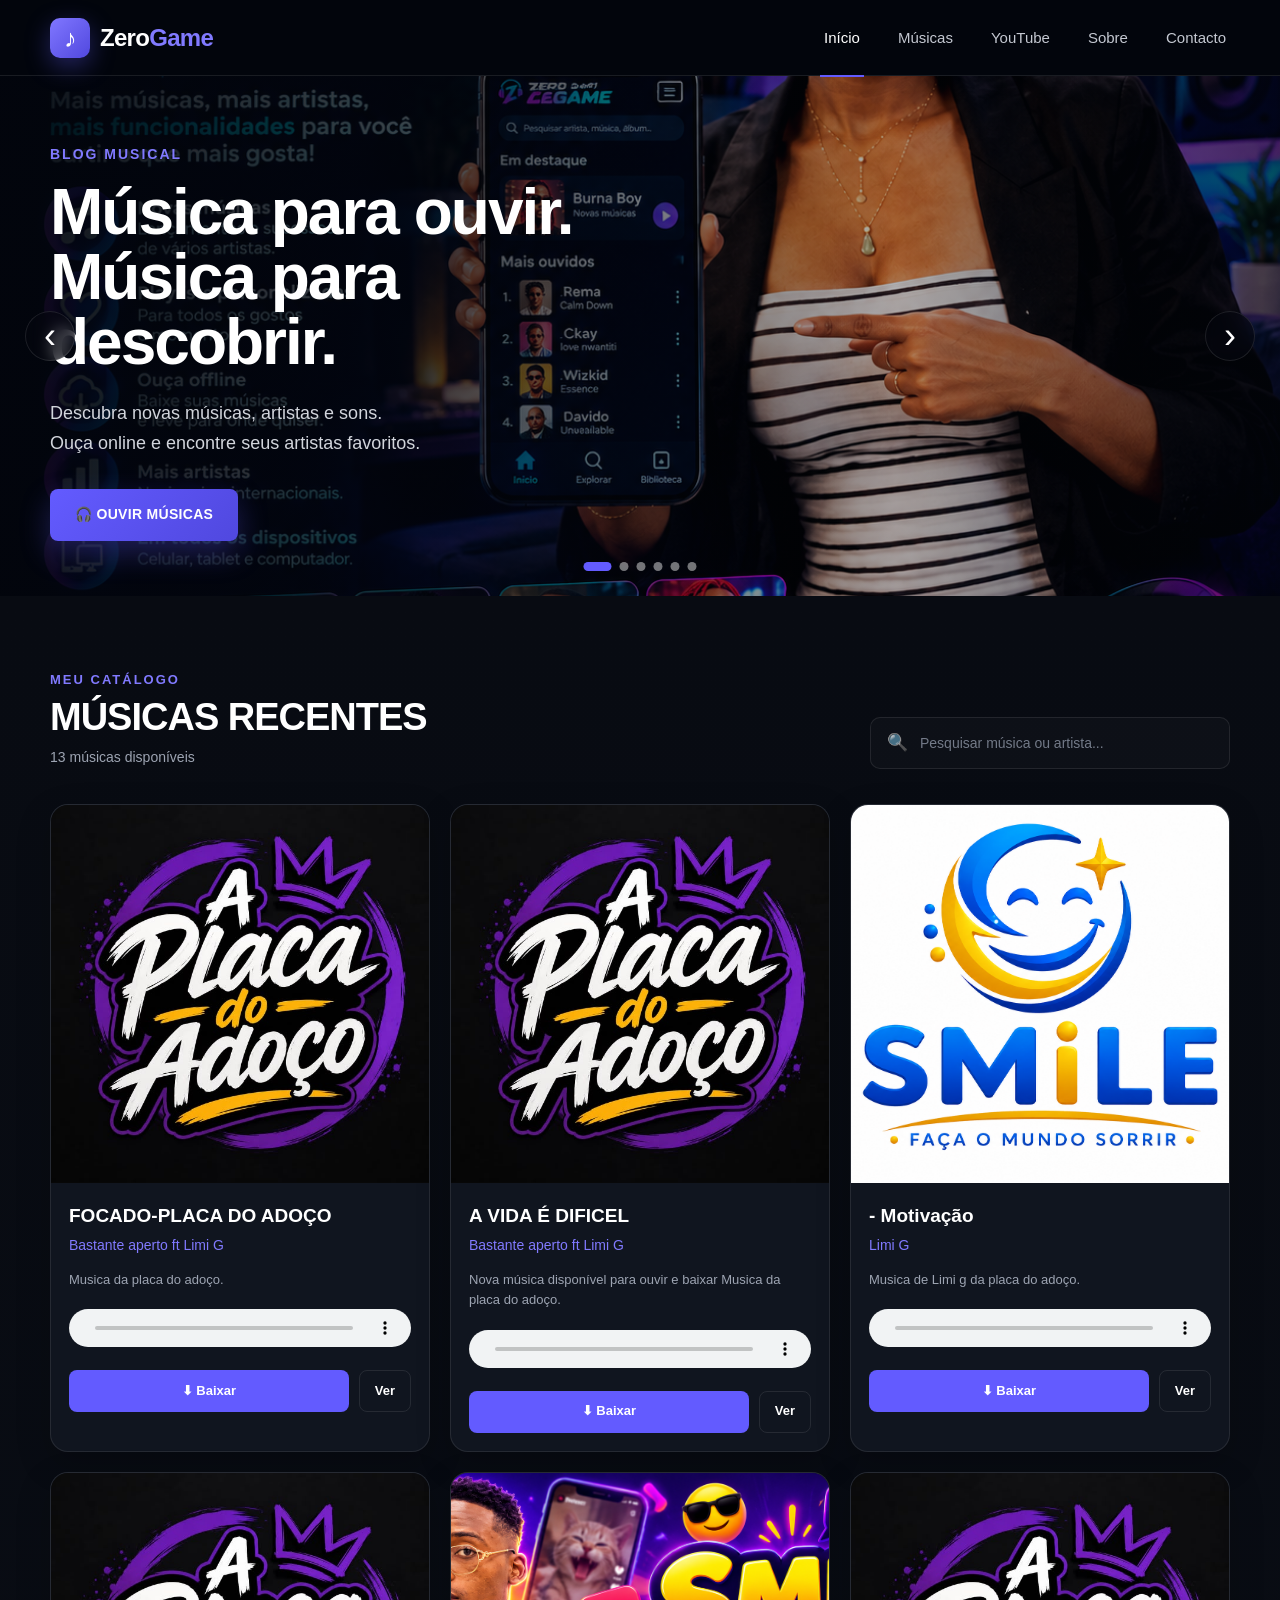
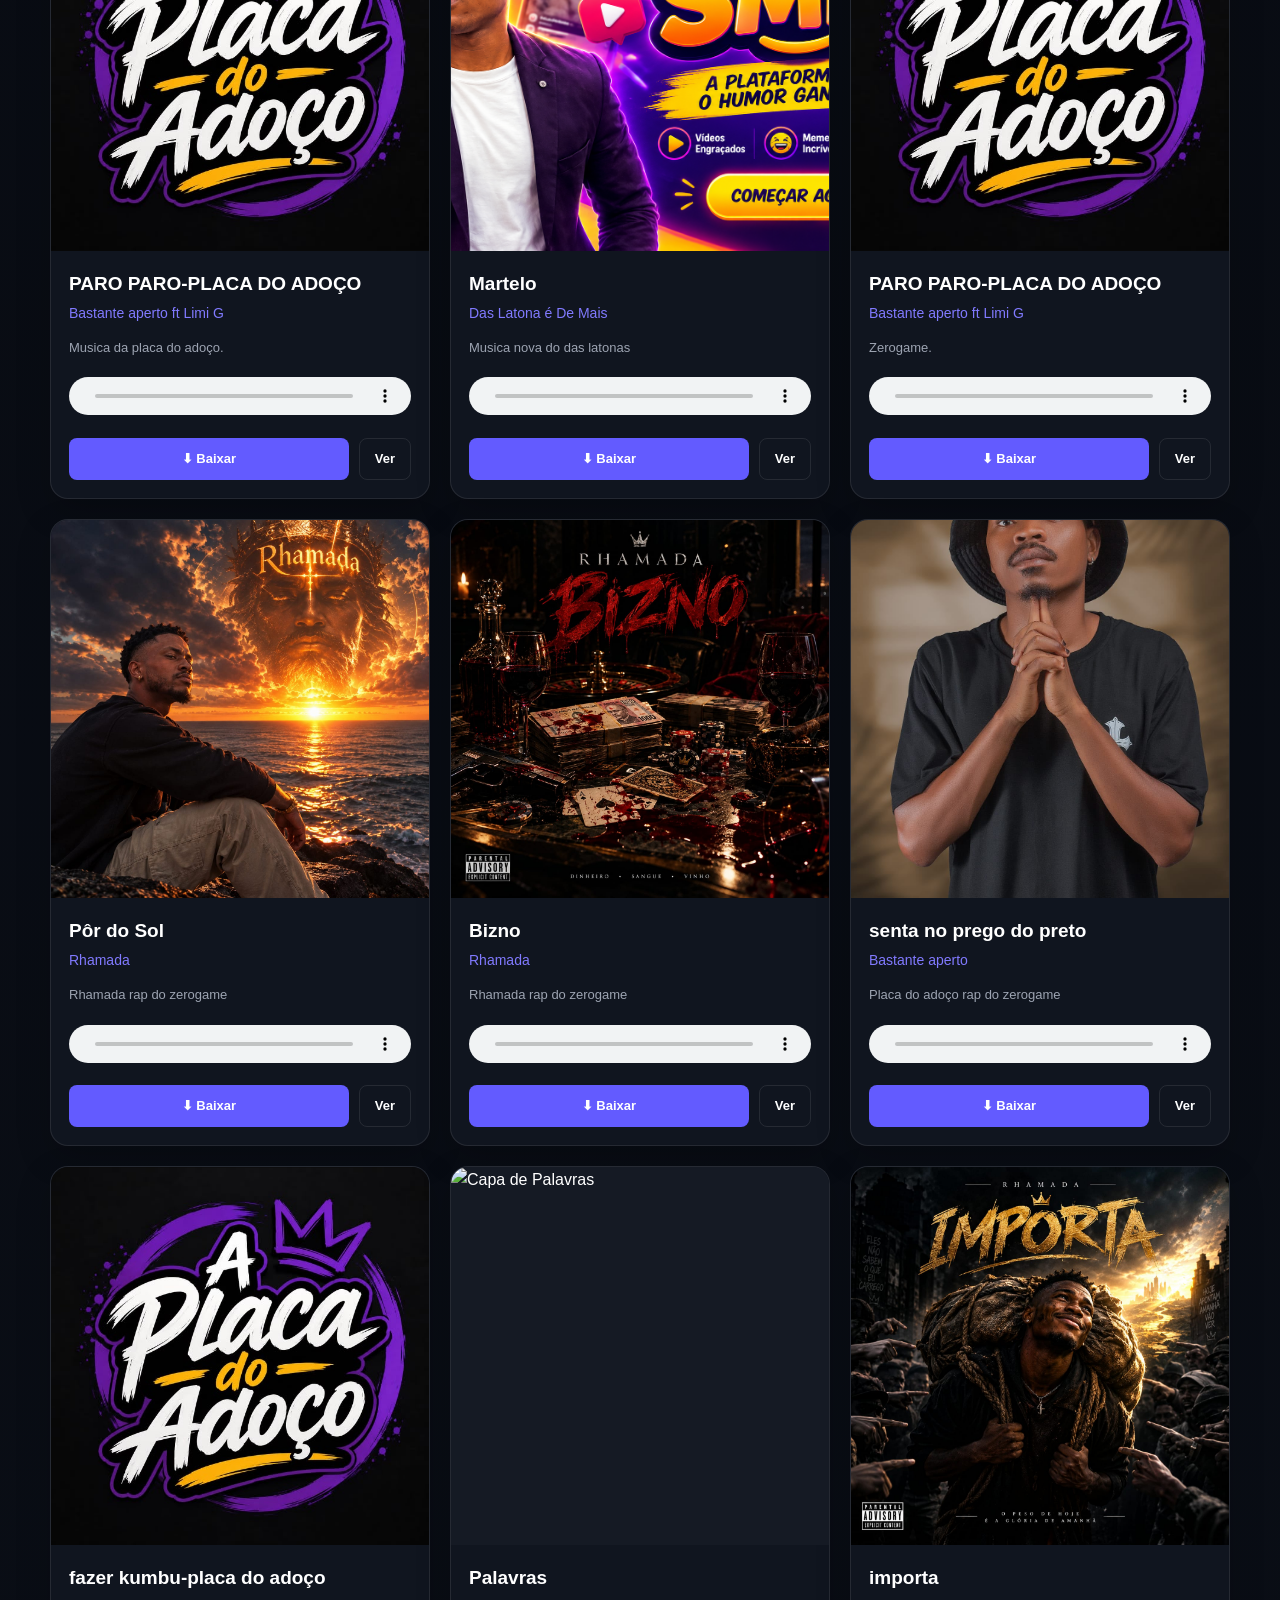
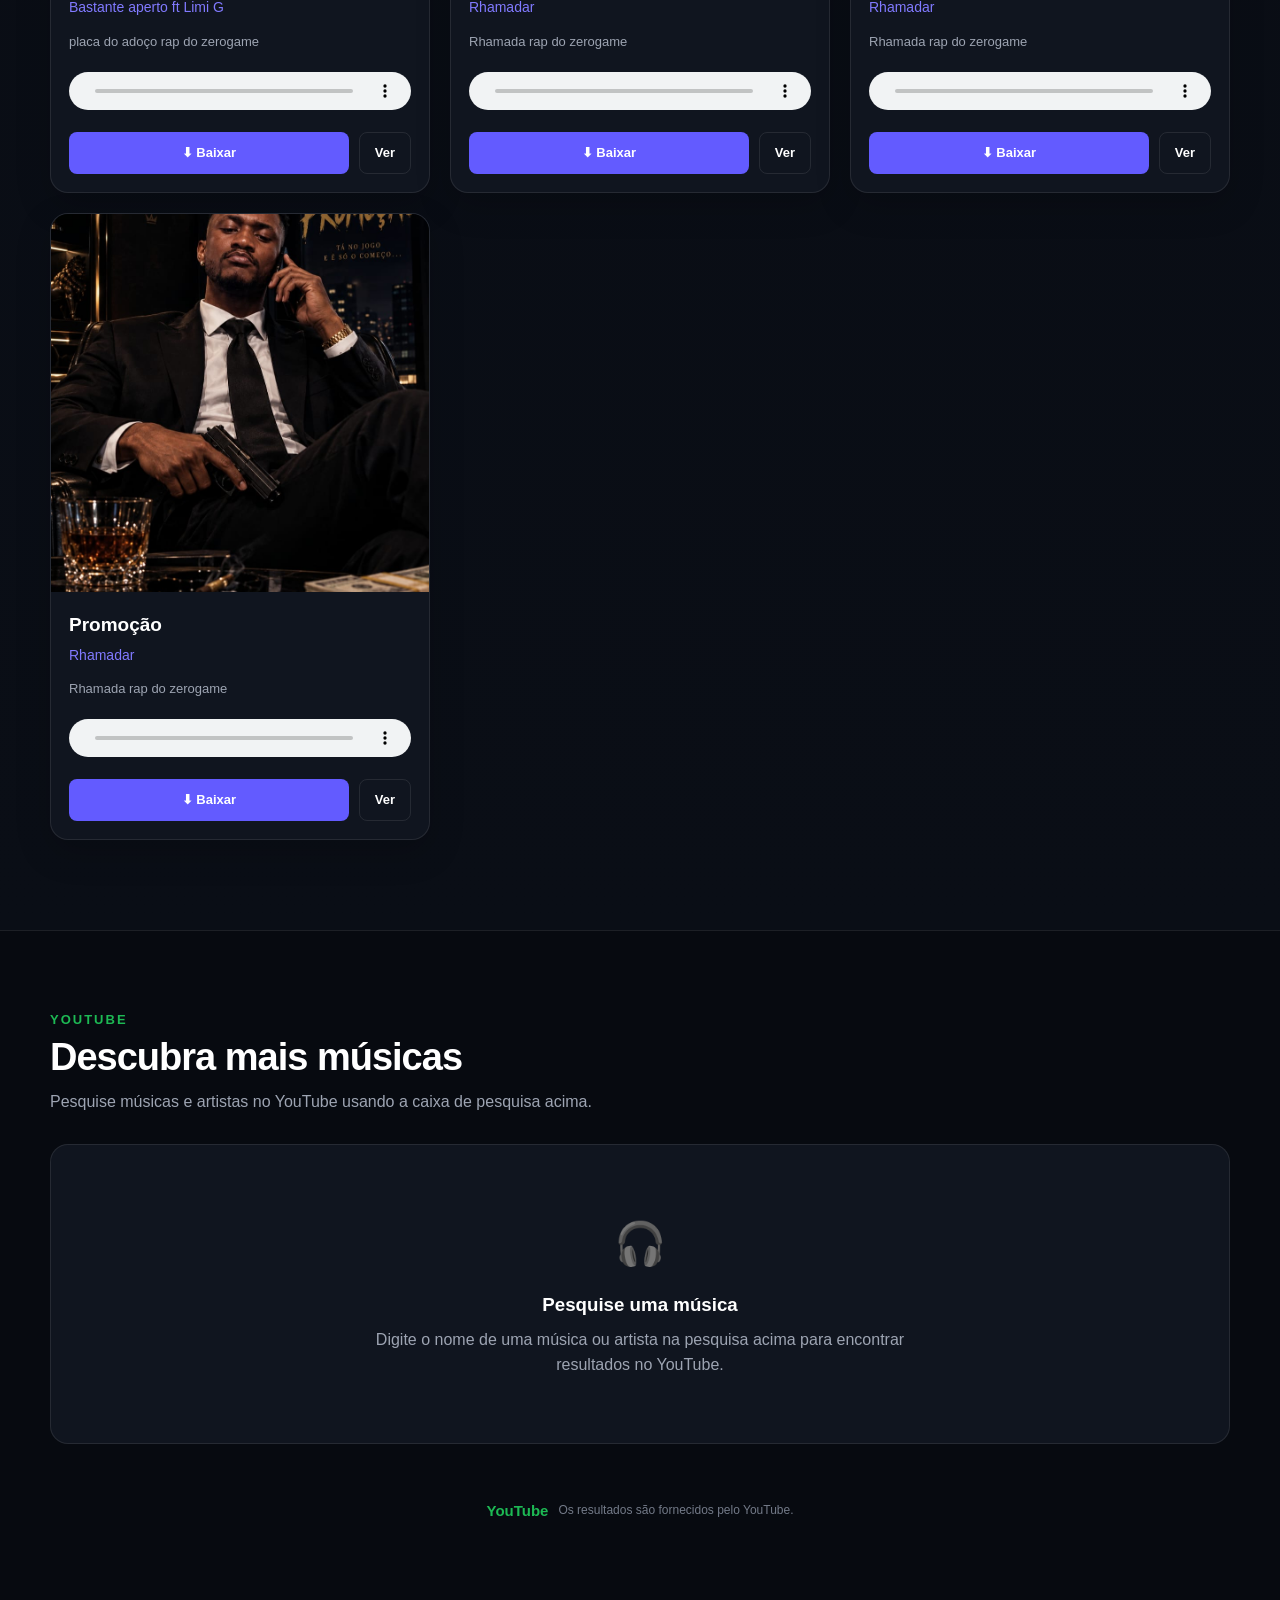
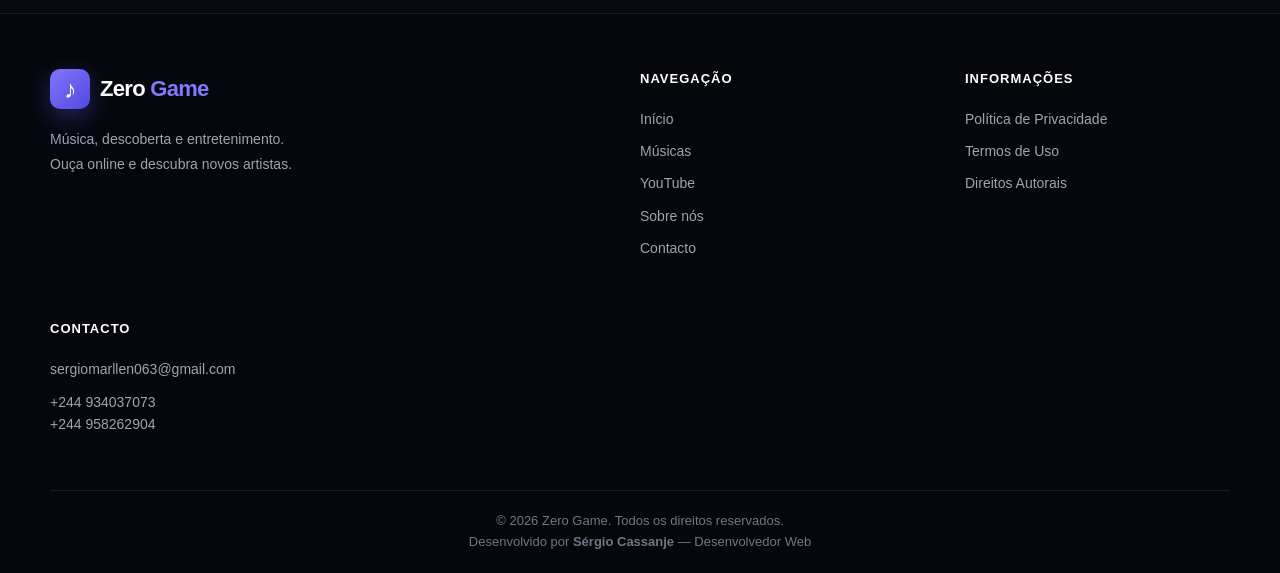
==== commit c7ac5f07: "Adicionar sitemap e robots.txt" ====
--- a/index.html
+++ b/index.html
@@ -3,23 +3,84 @@
 
 <head>
 
+    <!-- =====================================================
+         CONFIGURAÇÕES BÁSICAS
+    ====================================================== -->
+
     <meta charset="UTF-8">
 
-    <meta
-        name="viewport"
-        content="width=device-width, initial-scale=1.0"
-    >
+    <meta name="viewport" content="width=device-width, initial-scale=1.0">
+
+    <title>Zero Game — Música, Descobertas e Entretenimento</title>
 
     <meta
         name="description"
-        content="ZeroGame — ouça, descubra e baixe músicas."
-    >
-
-    <title>ZEROGAME</title>
+        content="Zero Game é uma plataforma de música onde você pode descobrir, ouvir e baixar músicas disponíveis na plataforma, além de encontrar conteúdos musicais no YouTube."
+    >
+
+    <meta
+        name="keywords"
+        content="Zero Game, música Angola, músicas angolanas, baixar música, ouvir música, música online, afrobeat, kizomba, kuduro"
+    >
+
+    <meta name="author" content="Zero Game">
+
+    <meta name="robots" content="index, follow">
+
+
+    <!-- =====================================================
+         OPEN GRAPH
+         Usado quando o site é partilhado nas redes sociais
+    ====================================================== -->
+
+    <meta
+        property="og:title"
+        content="Zero Game — Música, Descobertas e Entretenimento"
+    >
+
+    <meta
+        property="og:description"
+        content="Descubra músicas, artistas e conteúdos musicais no Zero Game."
+    >
+
+    <meta
+        property="og:type"
+        content="website"
+    >
+
+    <meta
+        property="og:url"
+        content="https://zerogam.netlify.app/"
+    >
+
+    <meta
+        property="og:image"
+        content="https://zerogam.netlify.app/capas/banner/banner-01.jpg"
+    >
+
+    <meta
+        property="og:site_name"
+        content="Zero Game"
+    >
+
+
+    <!-- =====================================================
+         CSS PRINCIPAL
+    ====================================================== -->
+
+    <link rel="stylesheet" href="assets/css/style.css">
+
+
+    <!-- =====================================================
+         FAVICON
+         Se ainda não tiveres favicon.ico, podes adicionar
+         depois. Não é obrigatório para o funcionamento.
+    ====================================================== -->
 
     <link
-        rel="stylesheet"
-        href="assets/css/style.css"
+        rel="icon"
+        href="assets/favicon.ico"
+        type="image/x-icon"
     >
 
 </head>
@@ -48,6 +109,8 @@
 
             </a>
 
+
+            <!-- MENU -->
 
             <nav class="main-nav">
 
@@ -66,6 +129,14 @@
                     YouTube
                 </a>
 
+                <a href="sobre.html">
+                    Sobre
+                </a>
+
+                <a href="contacto.html">
+                    Contacto
+                </a>
+
             </nav>
 
         </div>
@@ -75,36 +146,57 @@
 
 
     <!-- =====================================================
-         BANNER PRINCIPAL
+         BANNER PRINCIPAL / CARROSSEL
     ====================================================== -->
 
     <section class="hero-banner">
 
+
+        <!-- BANNER 01 -->
 
         <div
             class="hero-slide active"
+            style="background-image: url('capas/banner/abiude.png');"
+        ></div>
+
+
+        <!-- BANNER 02 -->
+
+        <div
+            class="hero-slide"
             style="background-image: url('capas/banner/banner-01.png');"
         ></div>
 
+
+        <!-- BANNER 03 -->
+
+        <div
+            class="hero-slide"
+            style="background-image: url('capas/banner/pub.png');"
+        ></div>
+
+
+        <!-- BANNER 04 -->
+
+        <div
+            class="hero-slide"
+            style="background-image: url('capas/banner/banner-03.jpg');"
+        ></div>
+
+         <!-- BANNER 05 -->
+
+        <div
+            class="hero-slide"
+            style="background-image: url('capas/banner/banner-04.png');"
+        ></div>
+
+         <!-- BANNER 06 -->
 
         <div
             class="hero-slide"
             style="background-image: url('capas/banner/banner-02.jpg');"
         ></div>
 
-
-        <div
-            class="hero-slide"
-            style="background-image: url('capas/banner/banner-03.jpg');"
-        ></div>
-
-
-        <div
-            class="hero-slide"
-            style="background-image: url('capas/banner/banner-04.png');"
-        ></div>
-
-
         <!--
             PARA ADICIONAR MAIS BANNERS:
 
@@ -117,8 +209,12 @@
         -->
 
 
+        <!-- ESCURECIMENTO DO BANNER -->
+
         <div class="hero-overlay"></div>
 
+
+        <!-- CONTEÚDO DO BANNER -->
 
         <div class="container hero-content">
 
@@ -138,6 +234,7 @@
 
                 <p>
                     Descubra novas músicas, artistas e sons.
+                    <br>
                     Ouça online e encontre seus artistas favoritos.
                 </p>
 
@@ -154,7 +251,7 @@
         </div>
 
 
-        <!-- Indicadores criados pelo JavaScript -->
+        <!-- INDICADORES -->
 
         <div
             class="hero-dots"
@@ -162,7 +259,7 @@
         ></div>
 
 
-        <!-- Setas -->
+        <!-- SETA ANTERIOR -->
 
         <button
             class="hero-arrow hero-prev"
@@ -173,6 +270,8 @@
         </button>
 
 
+        <!-- SETA PRÓXIMA -->
+
         <button
             class="hero-arrow hero-next"
             id="heroNext"
@@ -197,6 +296,8 @@
         <div class="container">
 
 
+            <!-- CABEÇALHO DO CATÁLOGO -->
+
             <div class="catalog-header">
 
                 <div>
@@ -224,8 +325,7 @@
                 </div>
 
 
-
-                <!-- Pesquisa -->
+                <!-- PESQUISA -->
 
                 <div class="search-box">
 
@@ -239,6 +339,7 @@
                         id="searchInput"
                         placeholder="Pesquisar música ou artista..."
                         autocomplete="off"
+                        aria-label="Pesquisar música ou artista"
                     >
 
                 </div>
@@ -258,7 +359,9 @@
 
 
 
-            <!-- Nenhum resultado -->
+            <!-- =================================================
+                 NENHUM RESULTADO
+            ================================================== -->
 
             <div
                 id="noResults"
@@ -283,7 +386,6 @@
 
             </div>
 
-
         </div>
 
     </main>
@@ -301,6 +403,8 @@
 
         <div class="container">
 
+
+            <!-- CABEÇALHO -->
 
             <div class="spotify-header">
 
@@ -383,7 +487,7 @@
 
 
             <!-- =================================================
-                 RESULTADOS
+                 RESULTADOS DO YOUTUBE
             ================================================== -->
 
             <div
@@ -466,7 +570,6 @@
 
             </div>
 
-
         </div>
 
     </section>
@@ -481,6 +584,10 @@
 
         <div class="container footer-content">
 
+
+            <!-- =================================================
+                 MARCA
+            ================================================== -->
 
             <div class="footer-brand">
 
@@ -512,6 +619,10 @@
 
 
 
+            <!-- =================================================
+                 NAVEGAÇÃO
+            ================================================== -->
+
             <div class="footer-column">
 
                 <h3>
@@ -533,9 +644,52 @@
                     YouTube
                 </a>
 
-            </div>
-
-
+
+                <a href="sobre.html">
+                    Sobre nós
+                </a>
+
+
+                <a href="contacto.html">
+                    Contacto
+                </a>
+
+            </div>
+
+
+
+            <!-- =================================================
+                 INFORMAÇÕES
+            ================================================== -->
+
+            <div class="footer-column">
+
+                <h3>
+                    Informações
+                </h3>
+
+
+                <a href="privacidade.html">
+                    Política de Privacidade
+                </a>
+
+
+                <a href="termos.html">
+                    Termos de Uso
+                </a>
+
+
+                <a href="direitos-autorais.html">
+                    Direitos Autorais
+                </a>
+
+            </div>
+
+
+
+            <!-- =================================================
+                 CONTACTO
+            ================================================== -->
 
             <div class="footer-column">
 
@@ -557,19 +711,24 @@
 
             </div>
 
-
         </div>
 
 
 
+        <!-- =================================================
+             PARTE INFERIOR
+        ================================================== -->
+
         <div class="container footer-bottom">
 
             <p>
 
                 ©
-                <span id="currentYear"></span>
-
-                ZeroGame
+
+                <span id="currentYear">
+                </span>
+
+                Zero Game.
 
                 Todos os direitos reservados.
 
@@ -577,9 +736,15 @@
 
 
             <p>
+
                 Desenvolvido por
-                <strong>Sérgio Cassanje</strong>
+
+                <strong>
+                    Sérgio Cassanje
+                </strong>
+
                 — Desenvolvedor Web
+
             </p>
 
         </div>
@@ -597,7 +762,7 @@
 
 
     <!-- =====================================================
-         FUNCIONAMENTO DO SITE + YOUTUBE
+         FUNCIONAMENTO DO SITE + YOUTUBE + CARROSSEL
     ====================================================== -->
 
     <script src="assets/js/app.js"></script>
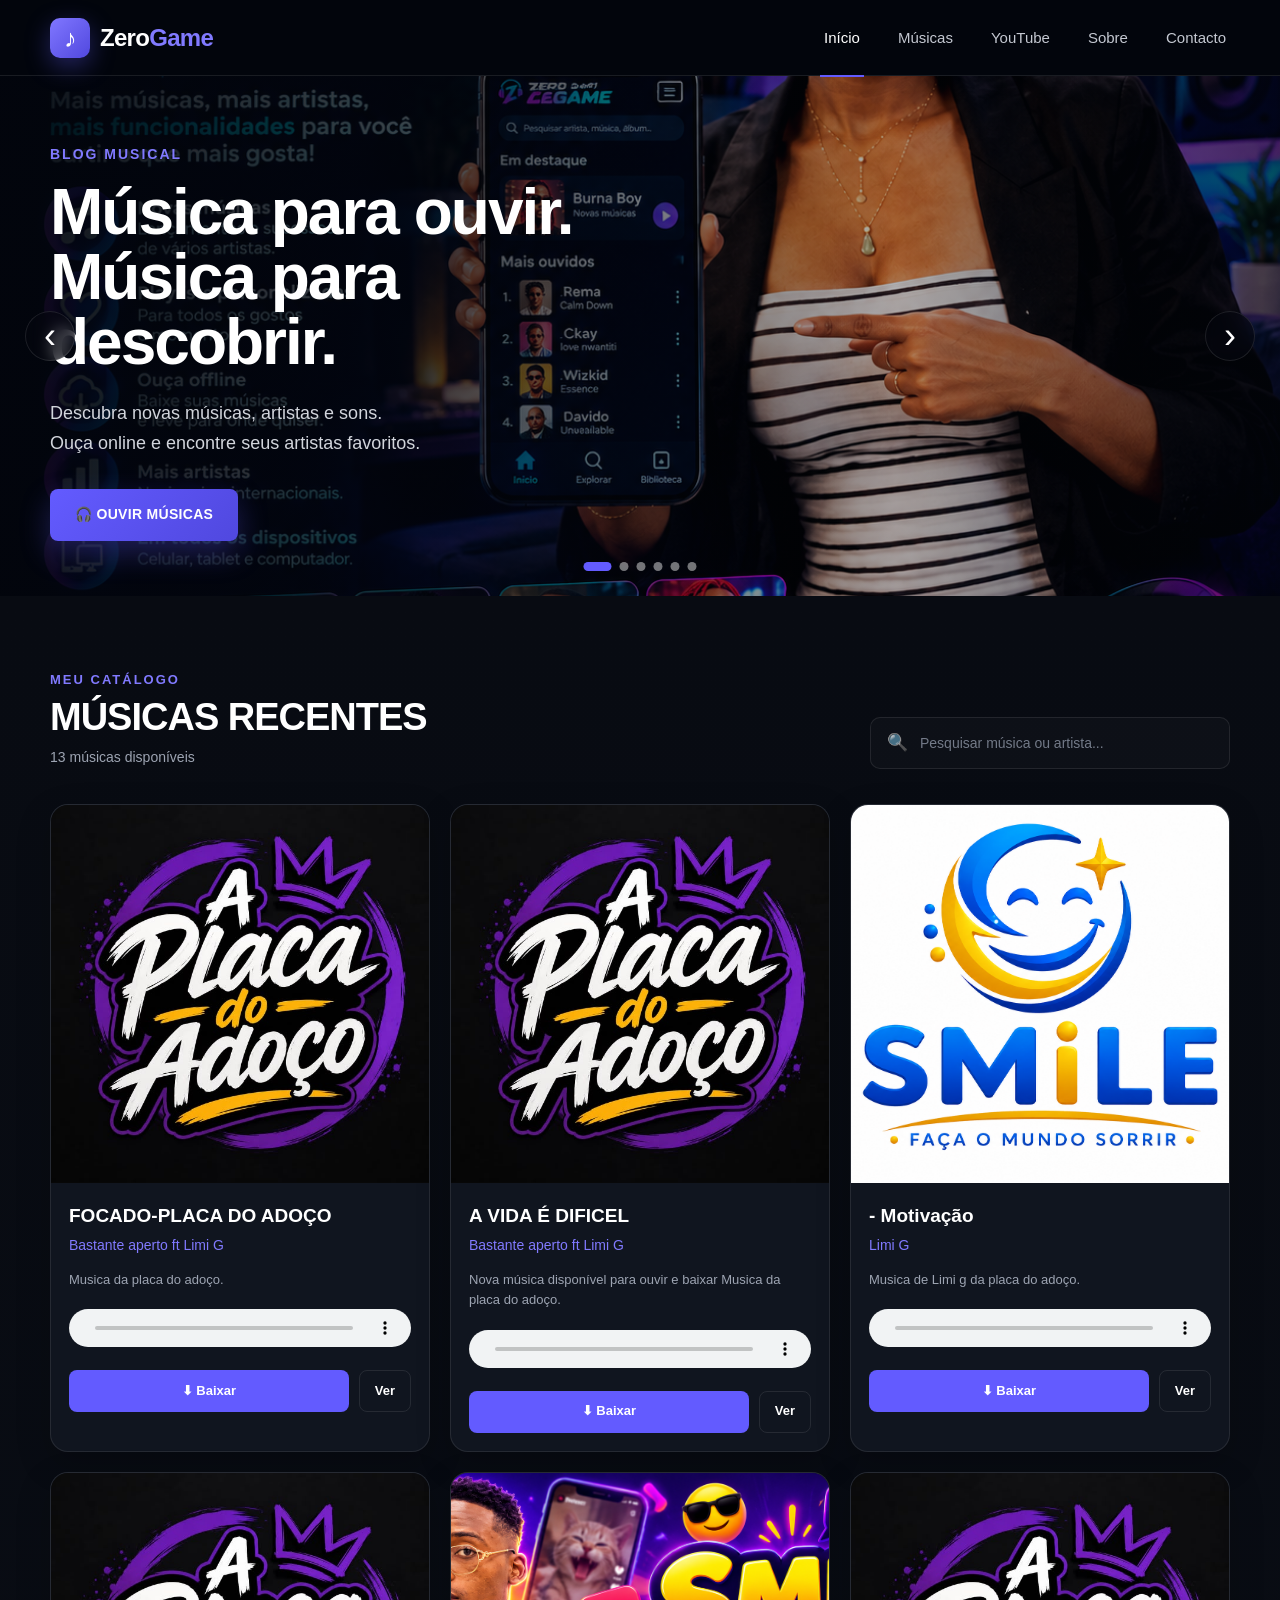
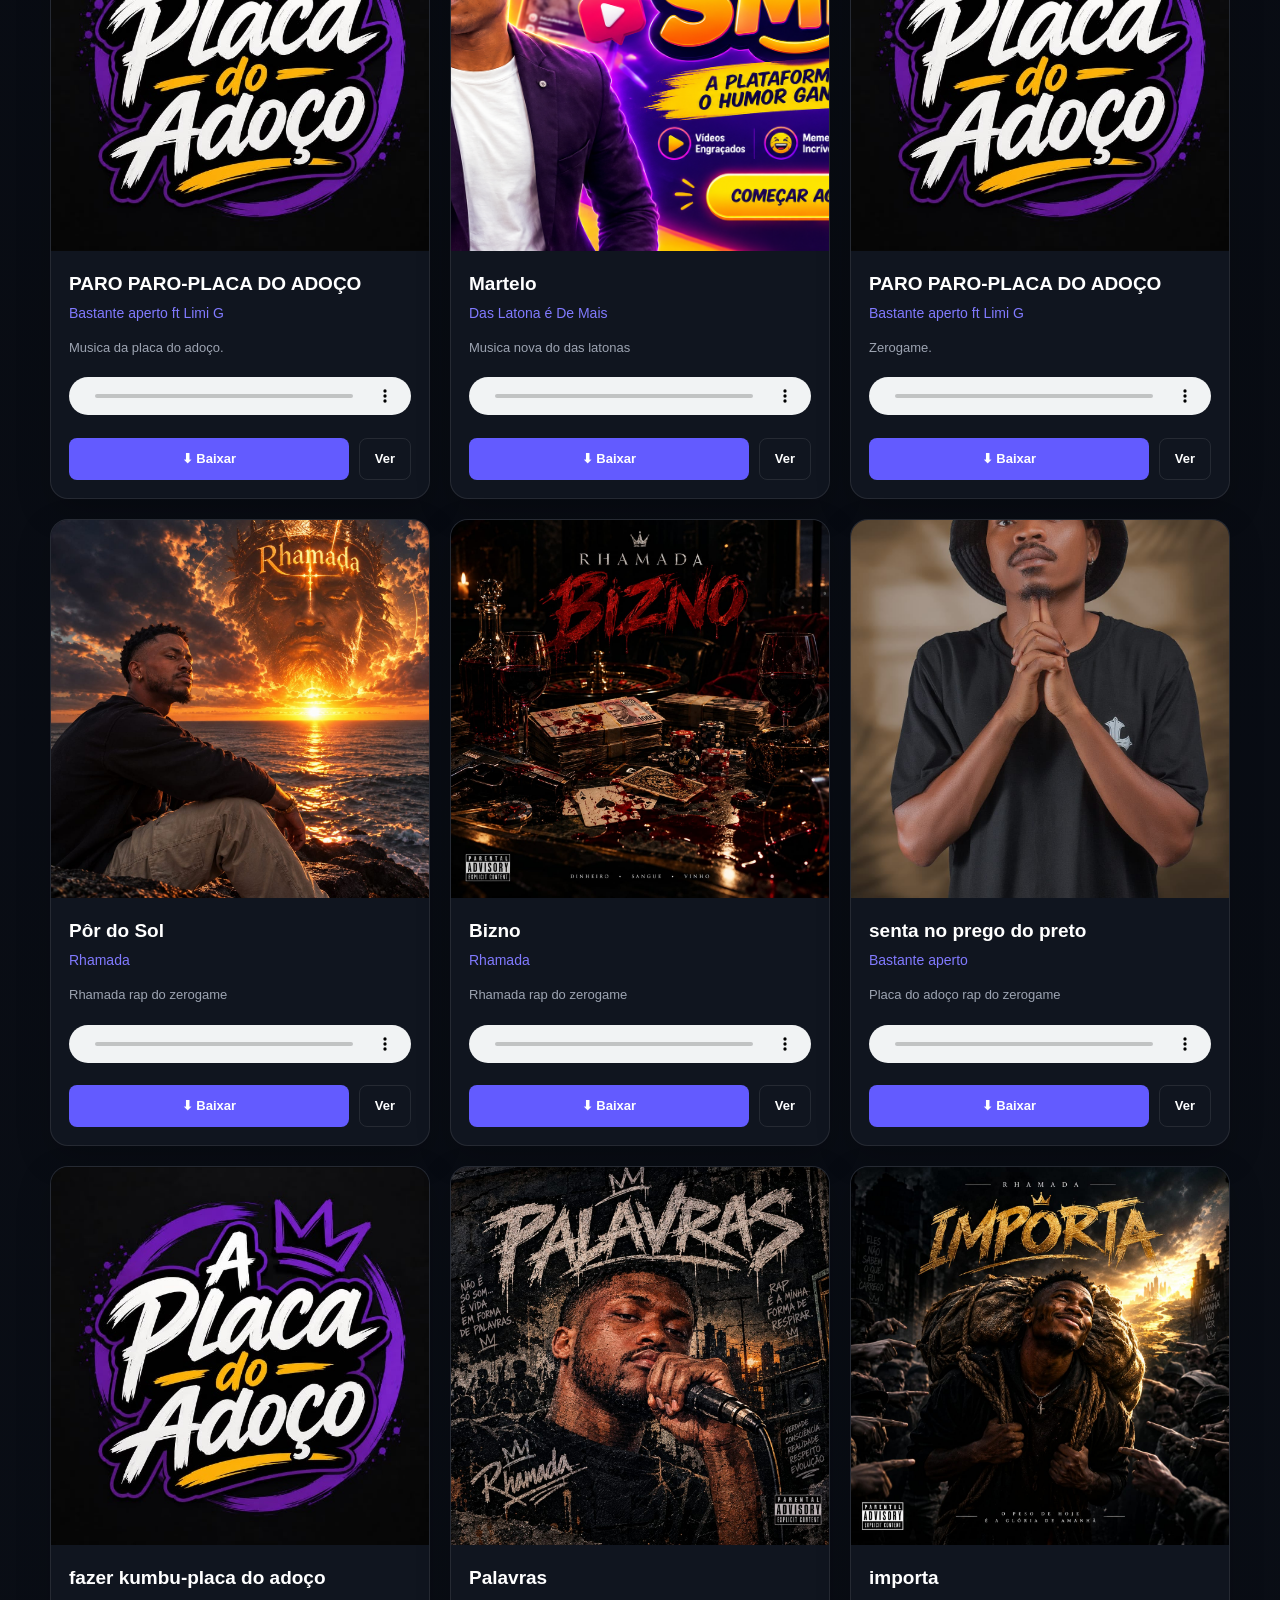
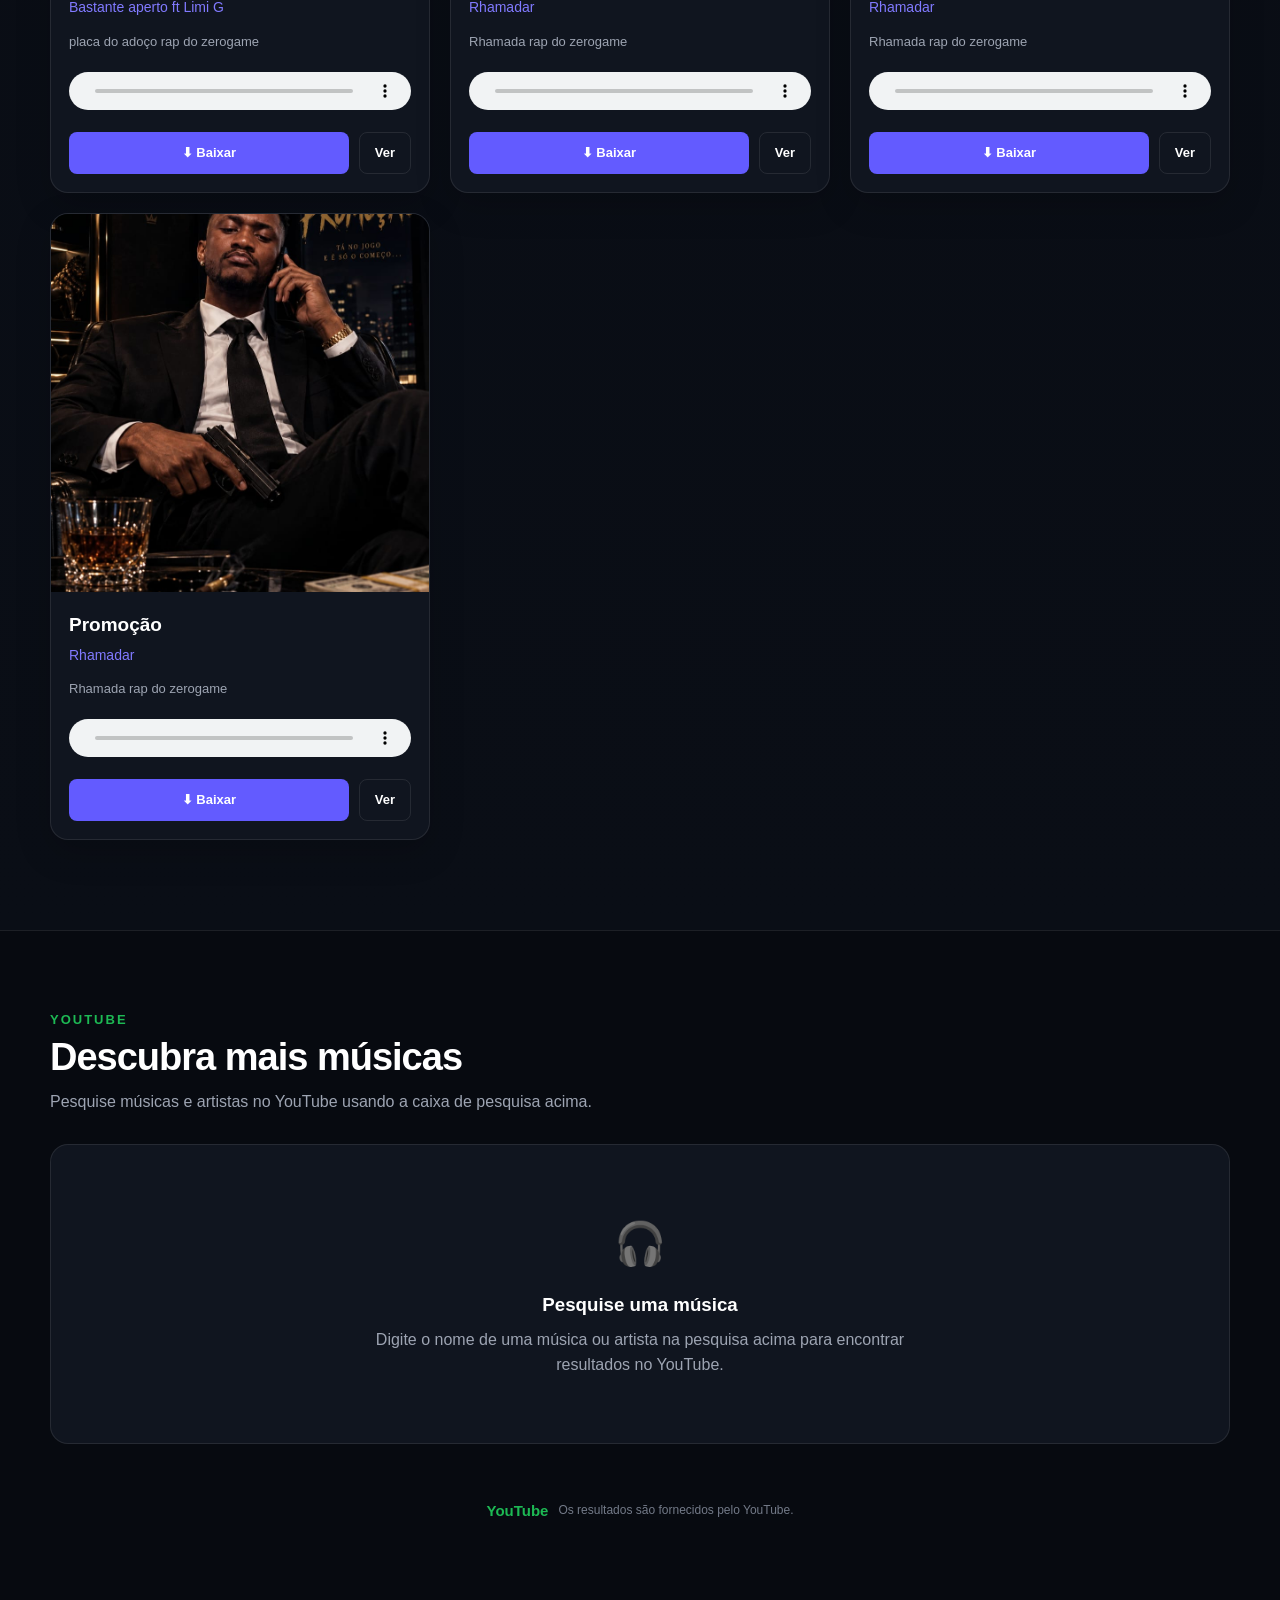
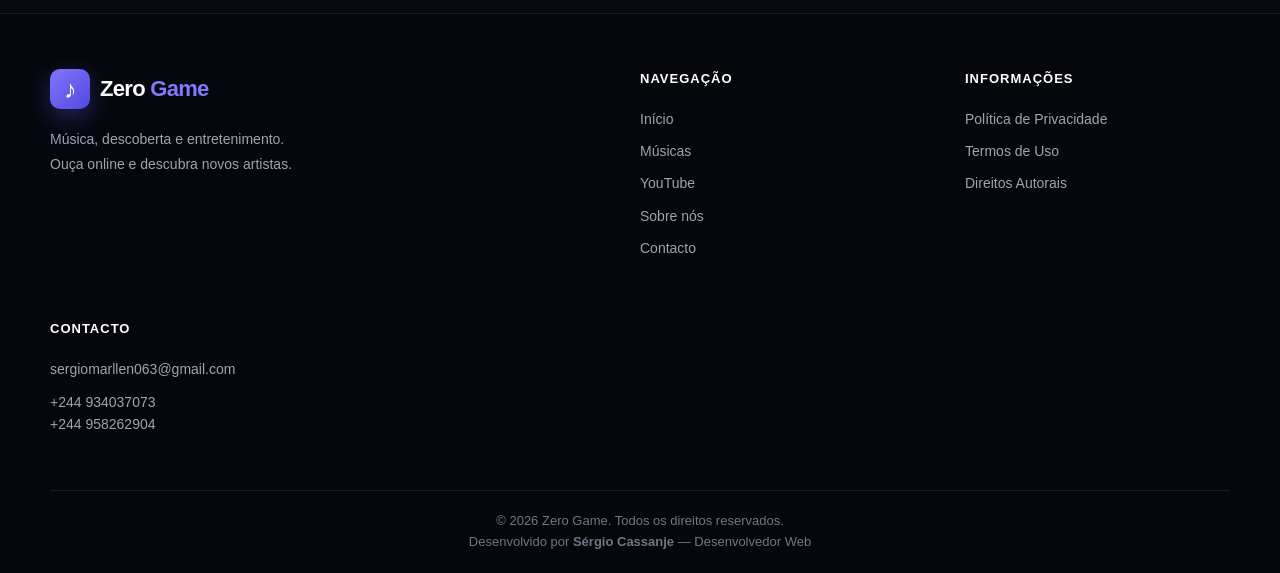
==== commit 709d9507: "curr" ====
--- a/index.html
+++ b/index.html
@@ -13,6 +13,7 @@
 
     <title>Zero Game — Música, Descobertas e Entretenimento</title>
 
+    <meta name="google-site-verification" content="google-site-verification: google2fc012a37e488a59.html">
     <meta
         name="description"
         content="Zero Game é uma plataforma de música onde você pode descobrir, ouvir e baixar músicas disponíveis na plataforma, além de encontrar conteúdos musicais no YouTube."
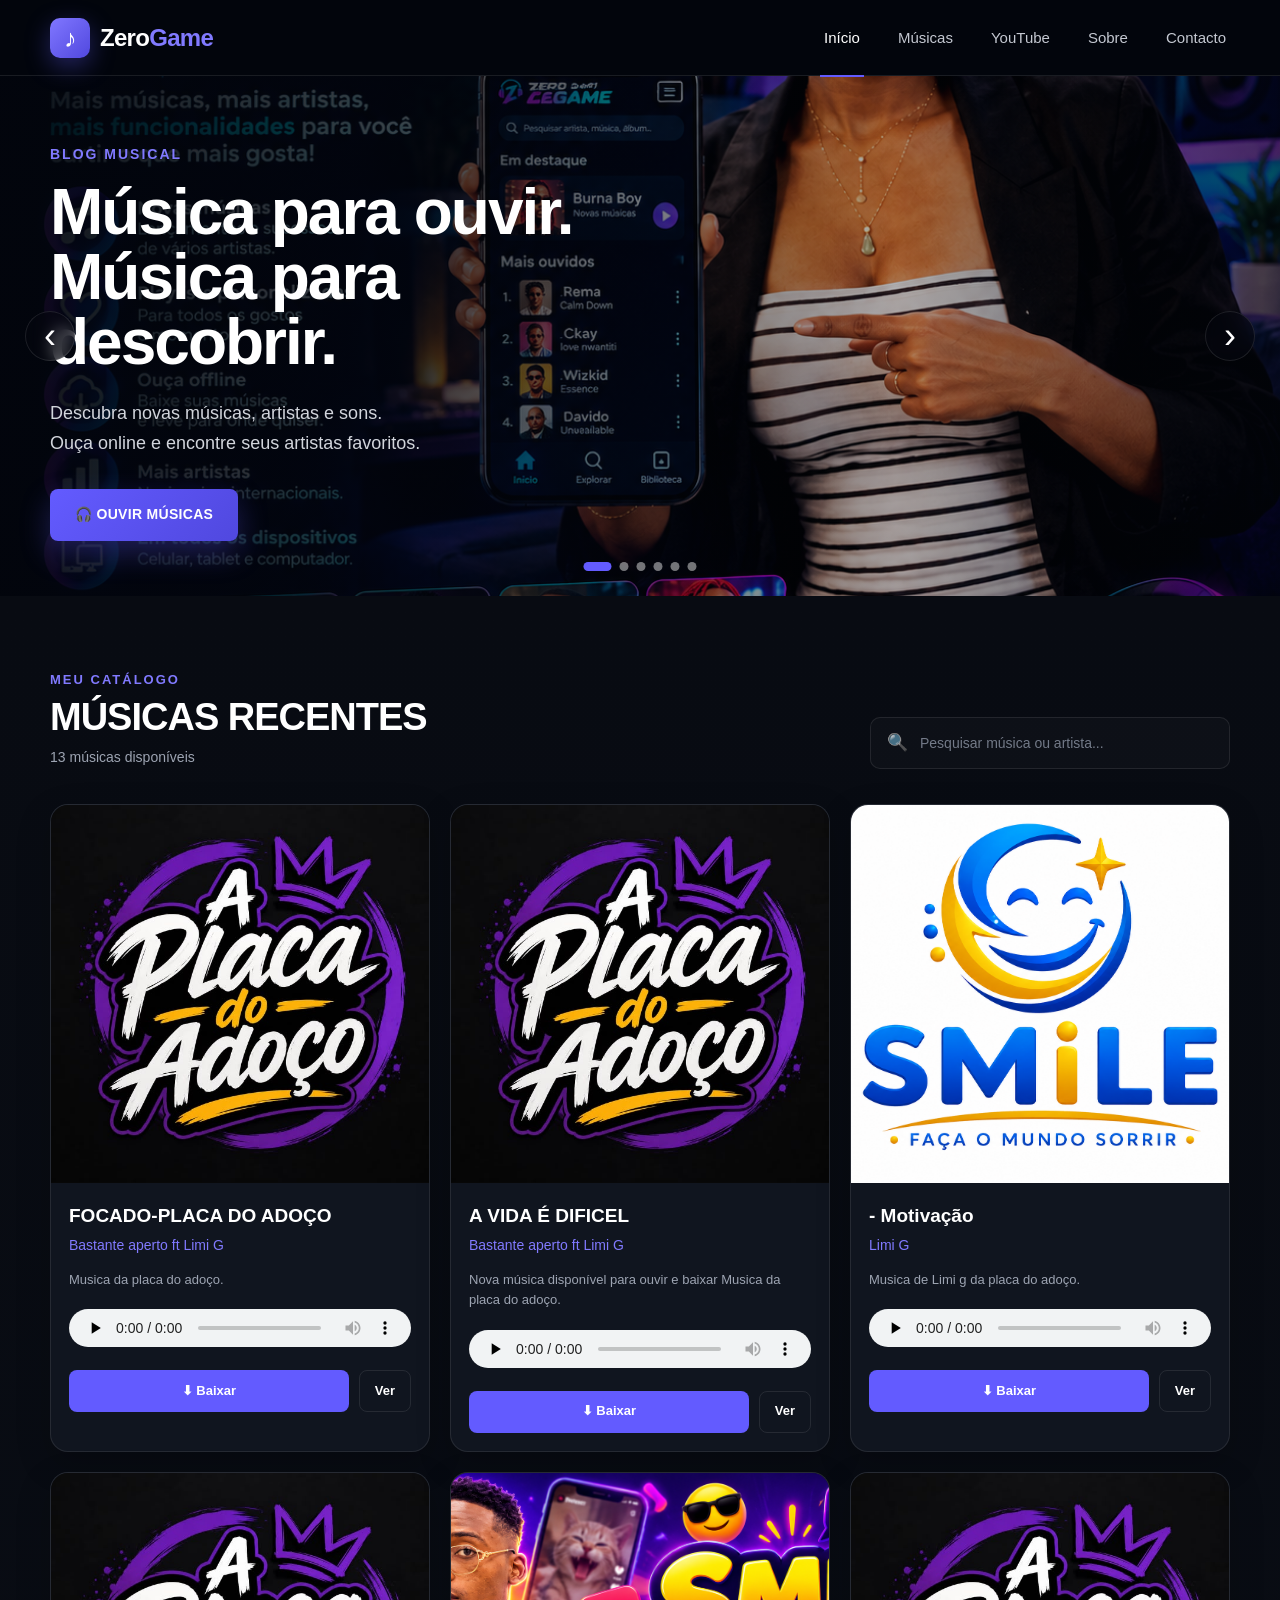
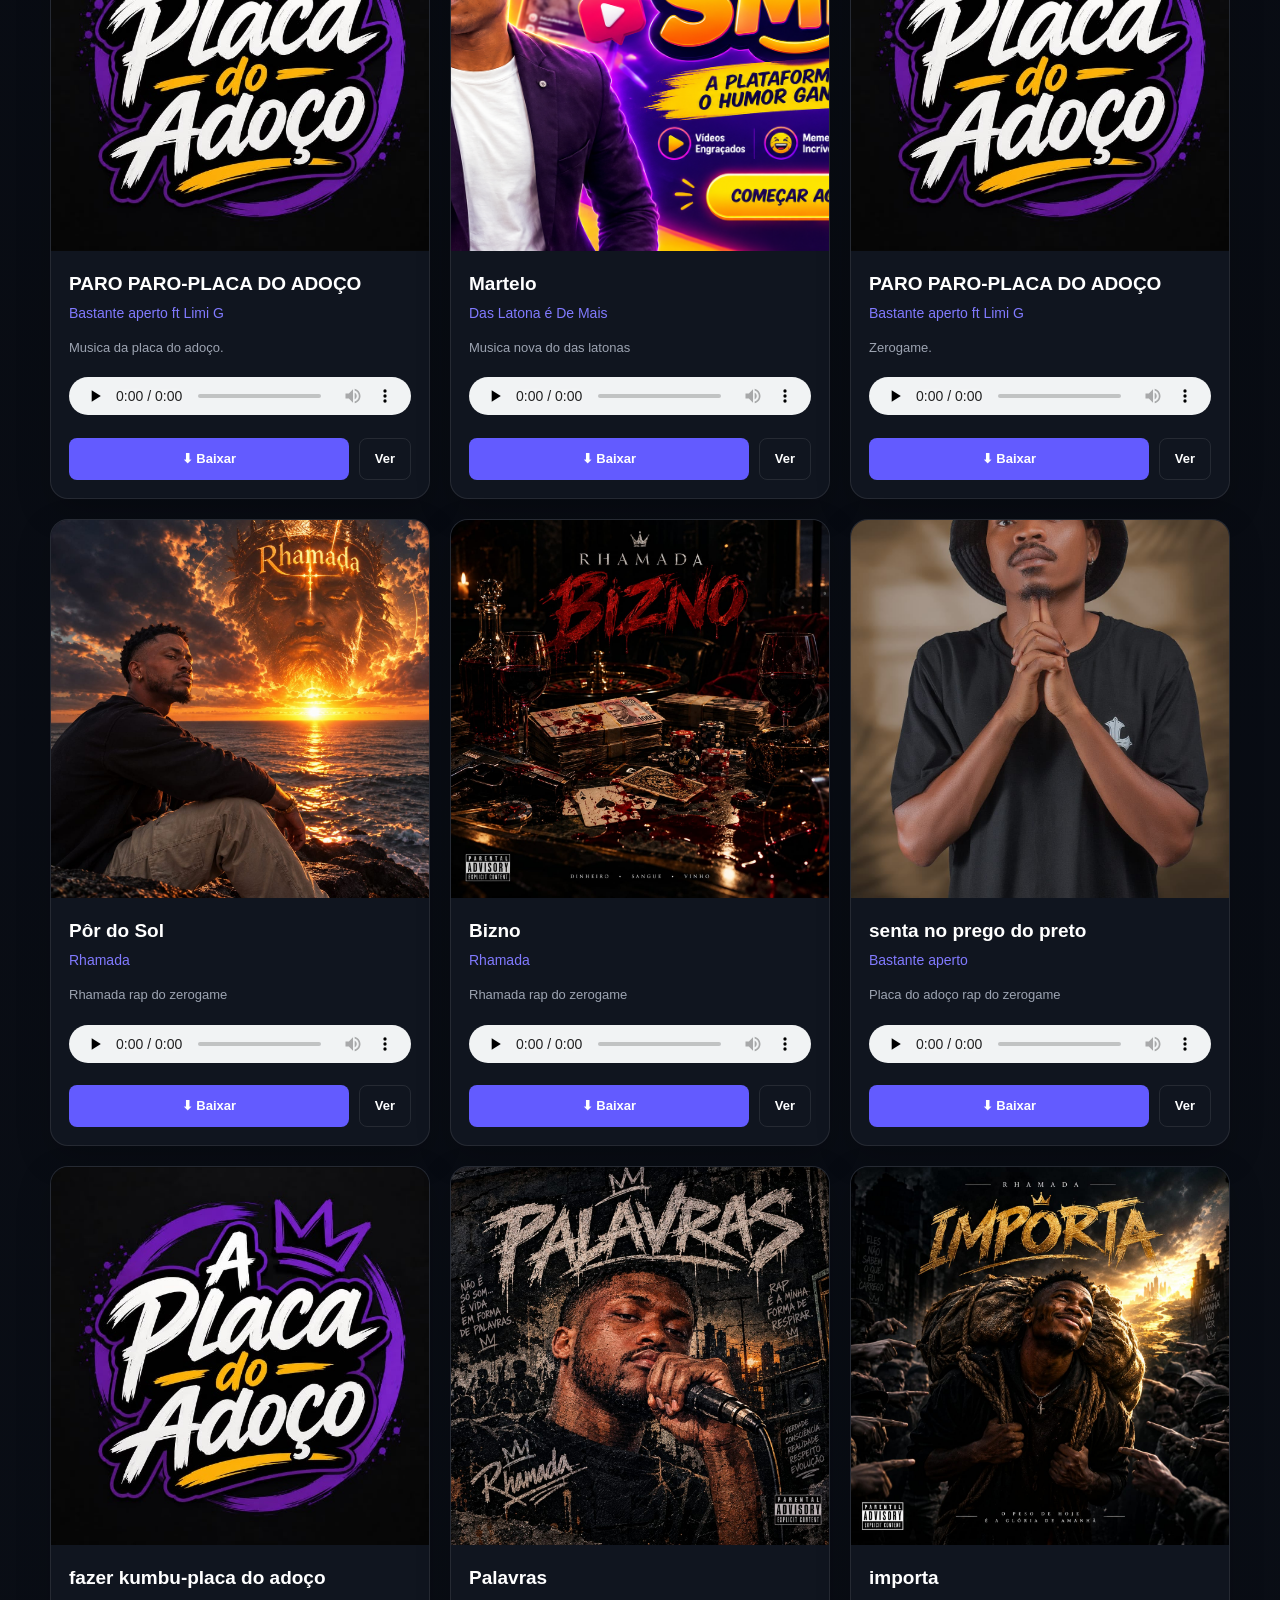
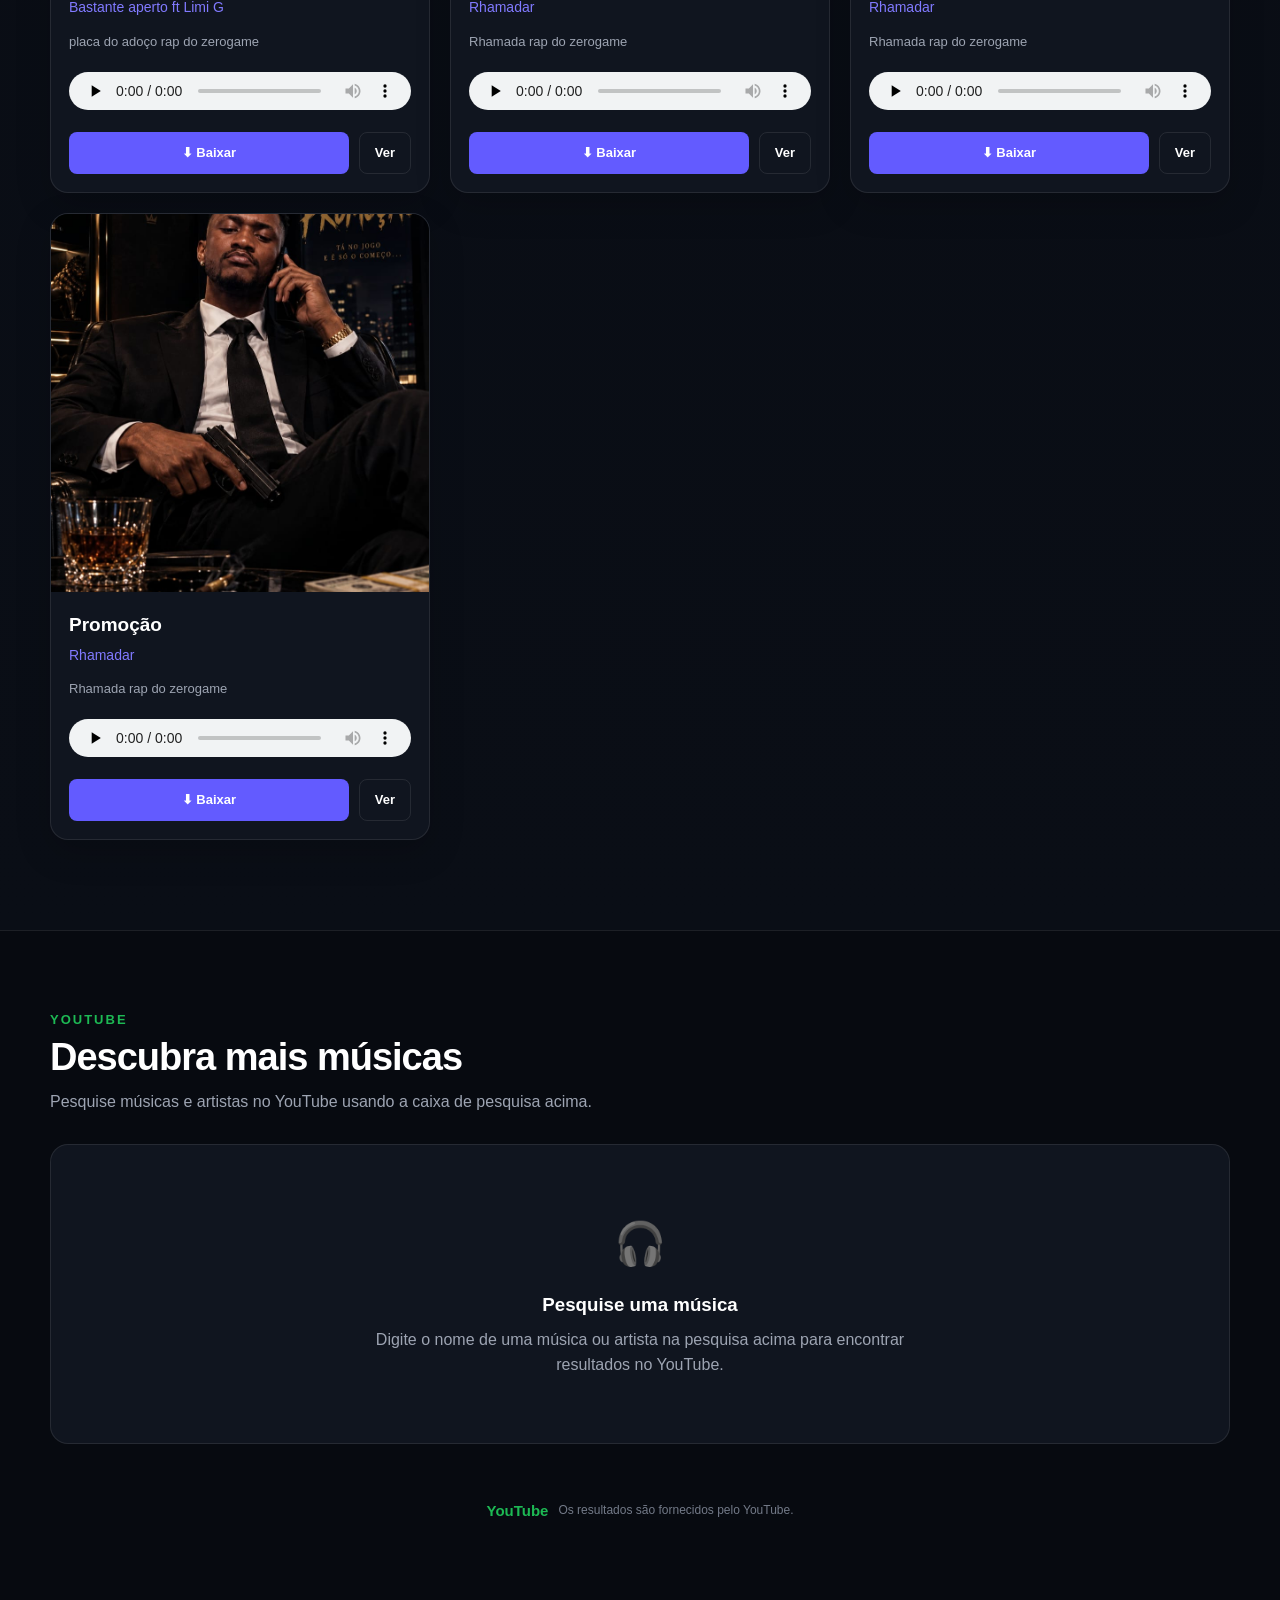
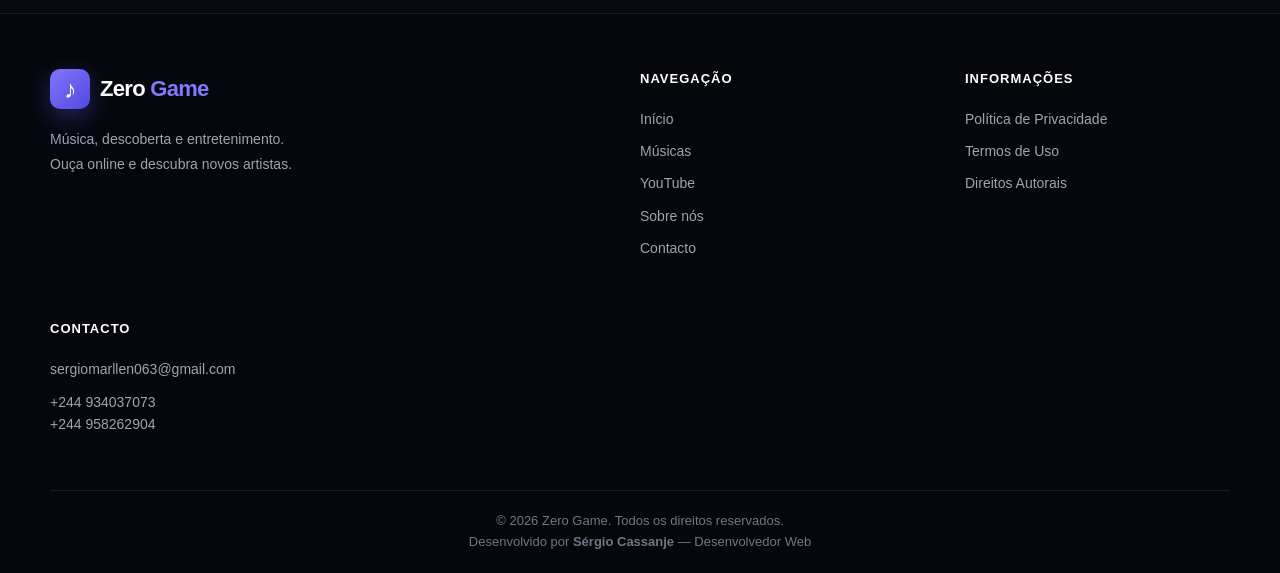
==== commit 35a9e555: "currigir" ====
--- a/index.html
+++ b/index.html
@@ -13,7 +13,7 @@
 
     <title>Zero Game — Música, Descobertas e Entretenimento</title>
 
-    <meta name="google-site-verification" content="google-site-verification: google2fc012a37e488a59.html">
+    
     <meta
         name="description"
         content="Zero Game é uma plataforma de música onde você pode descobrir, ouvir e baixar músicas disponíveis na plataforma, além de encontrar conteúdos musicais no YouTube."
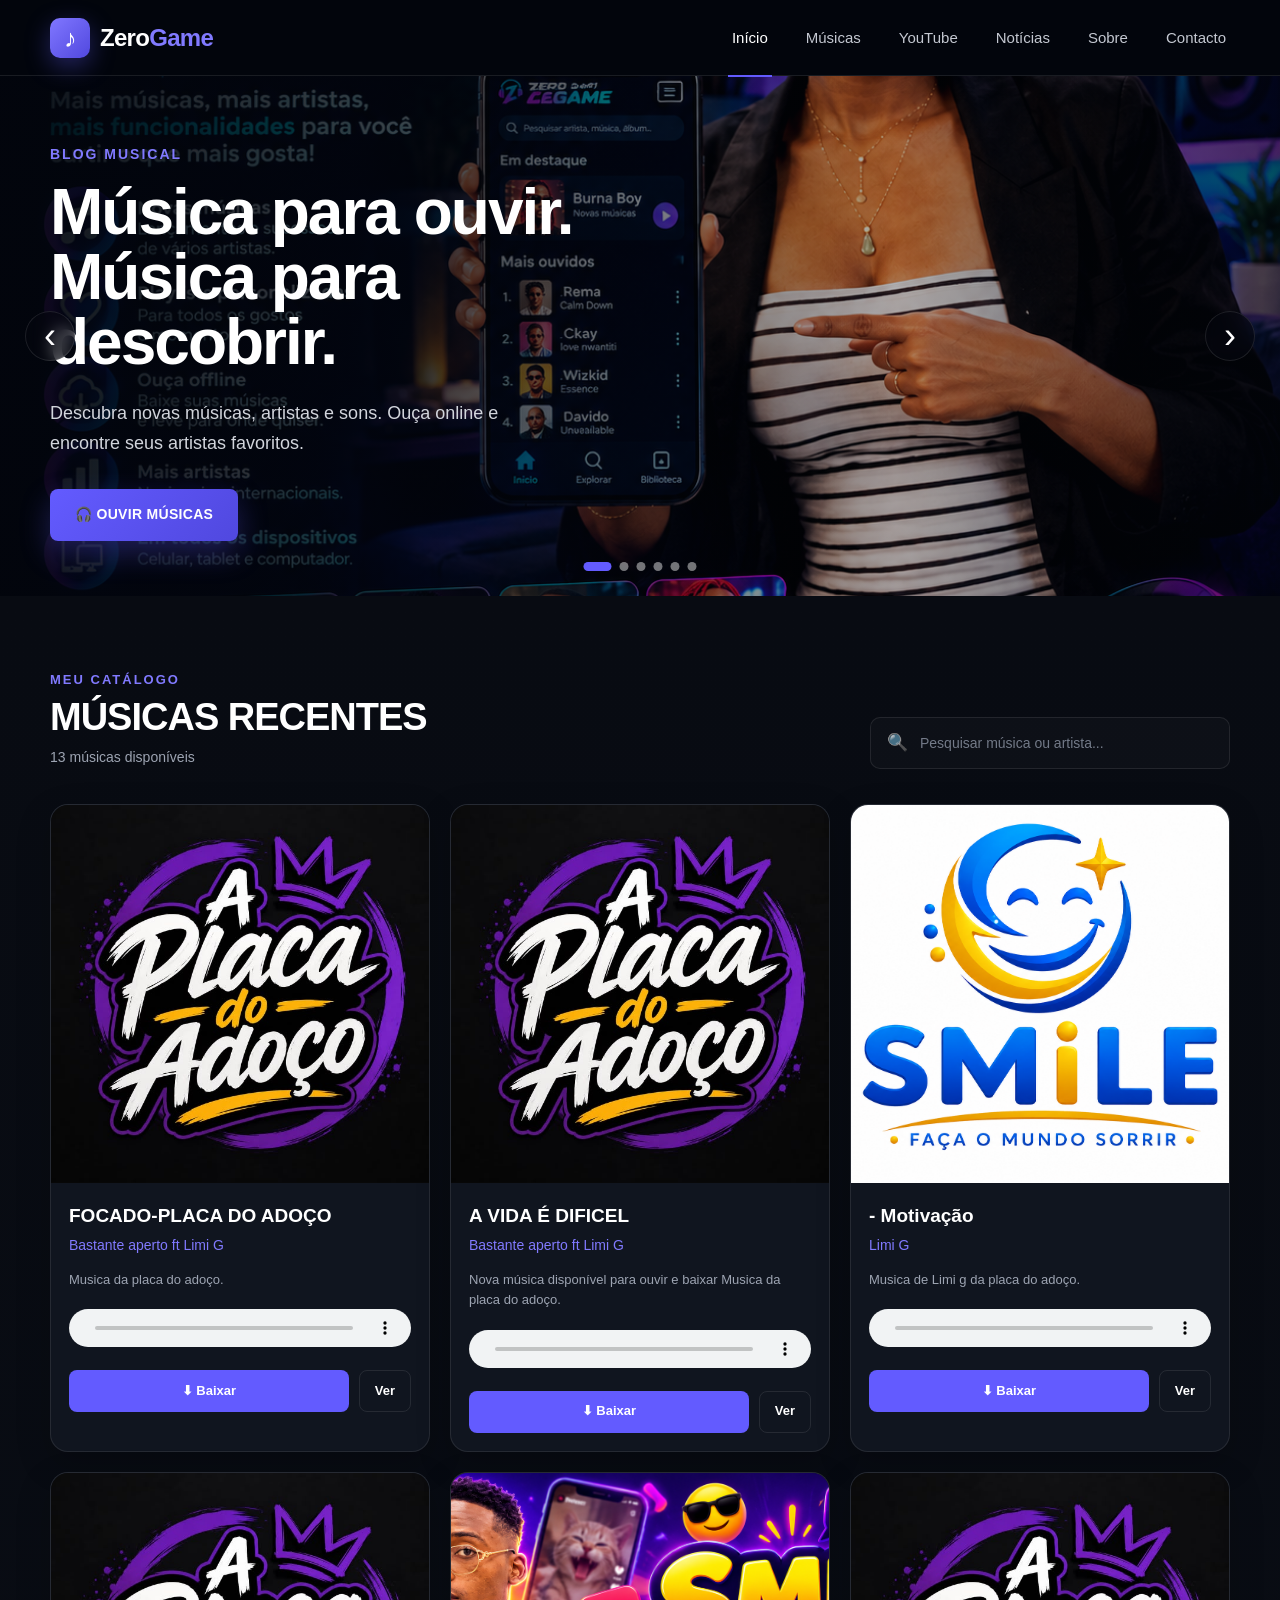
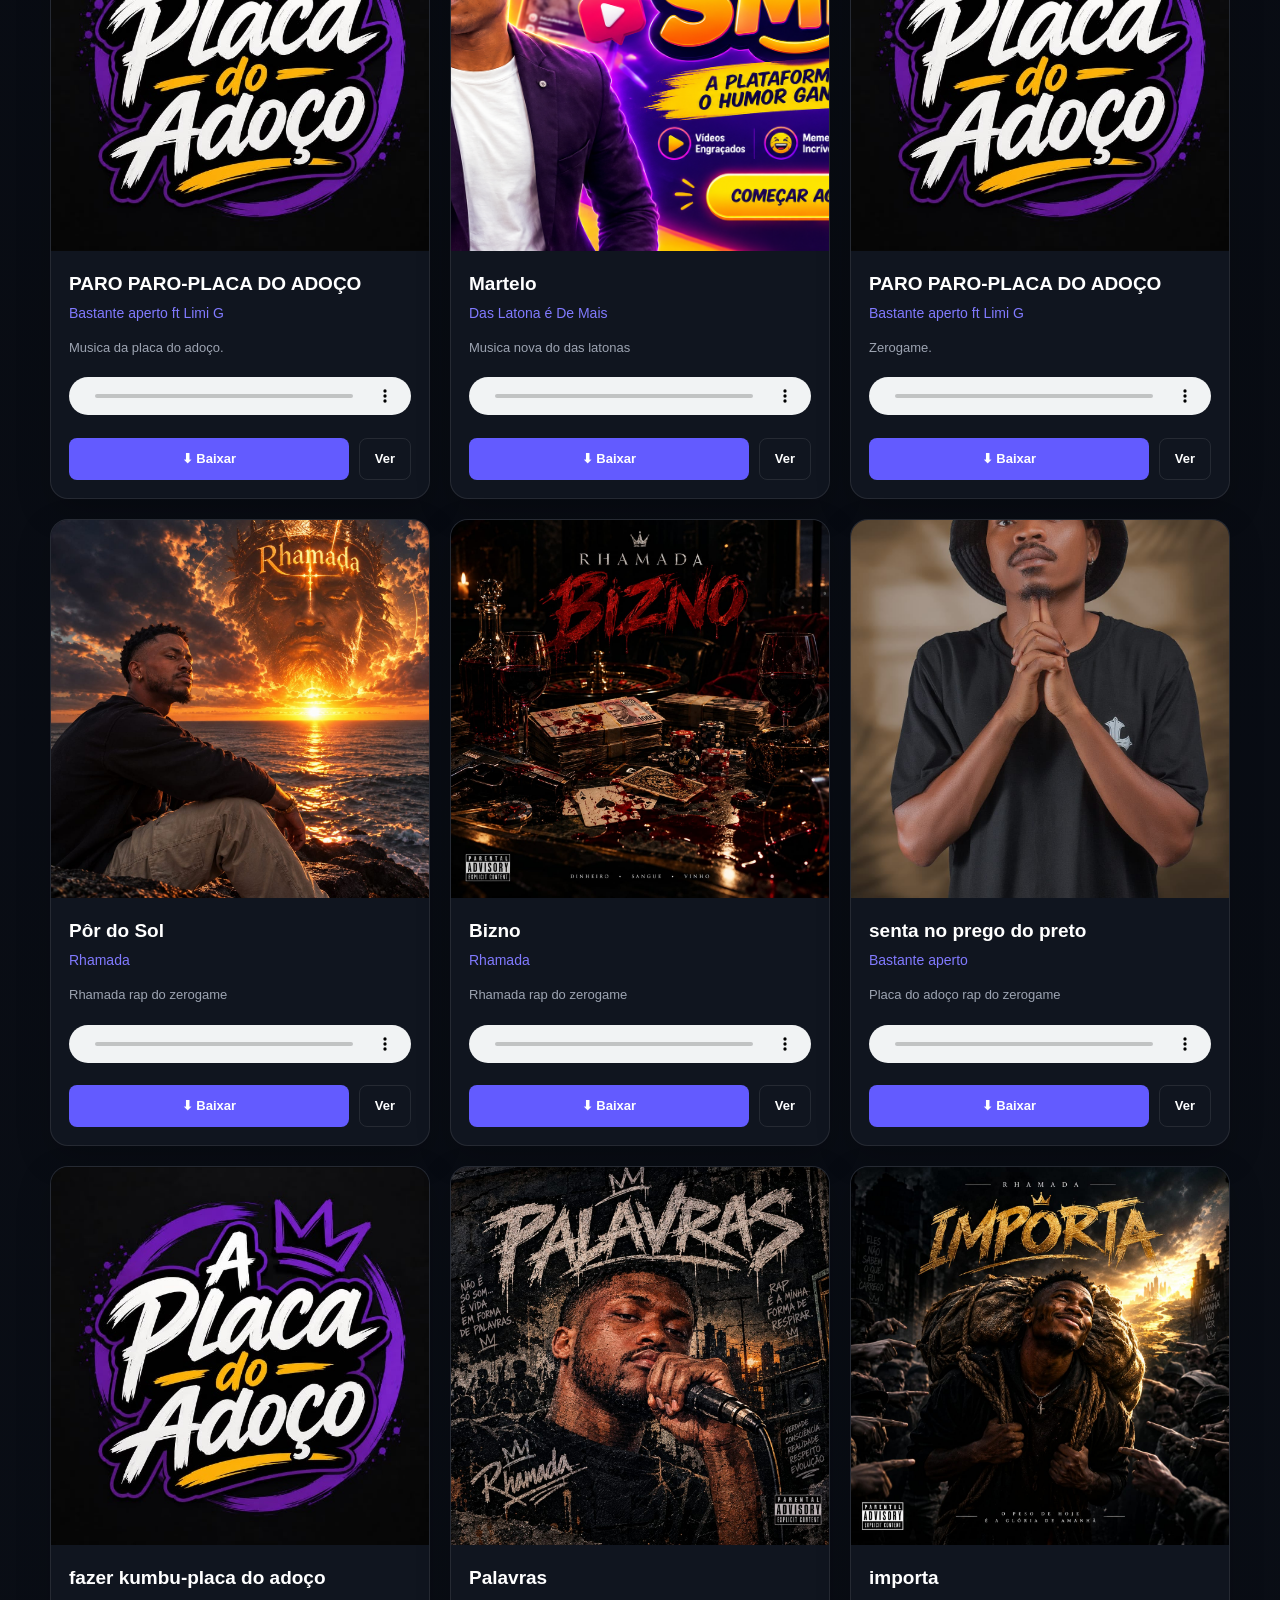
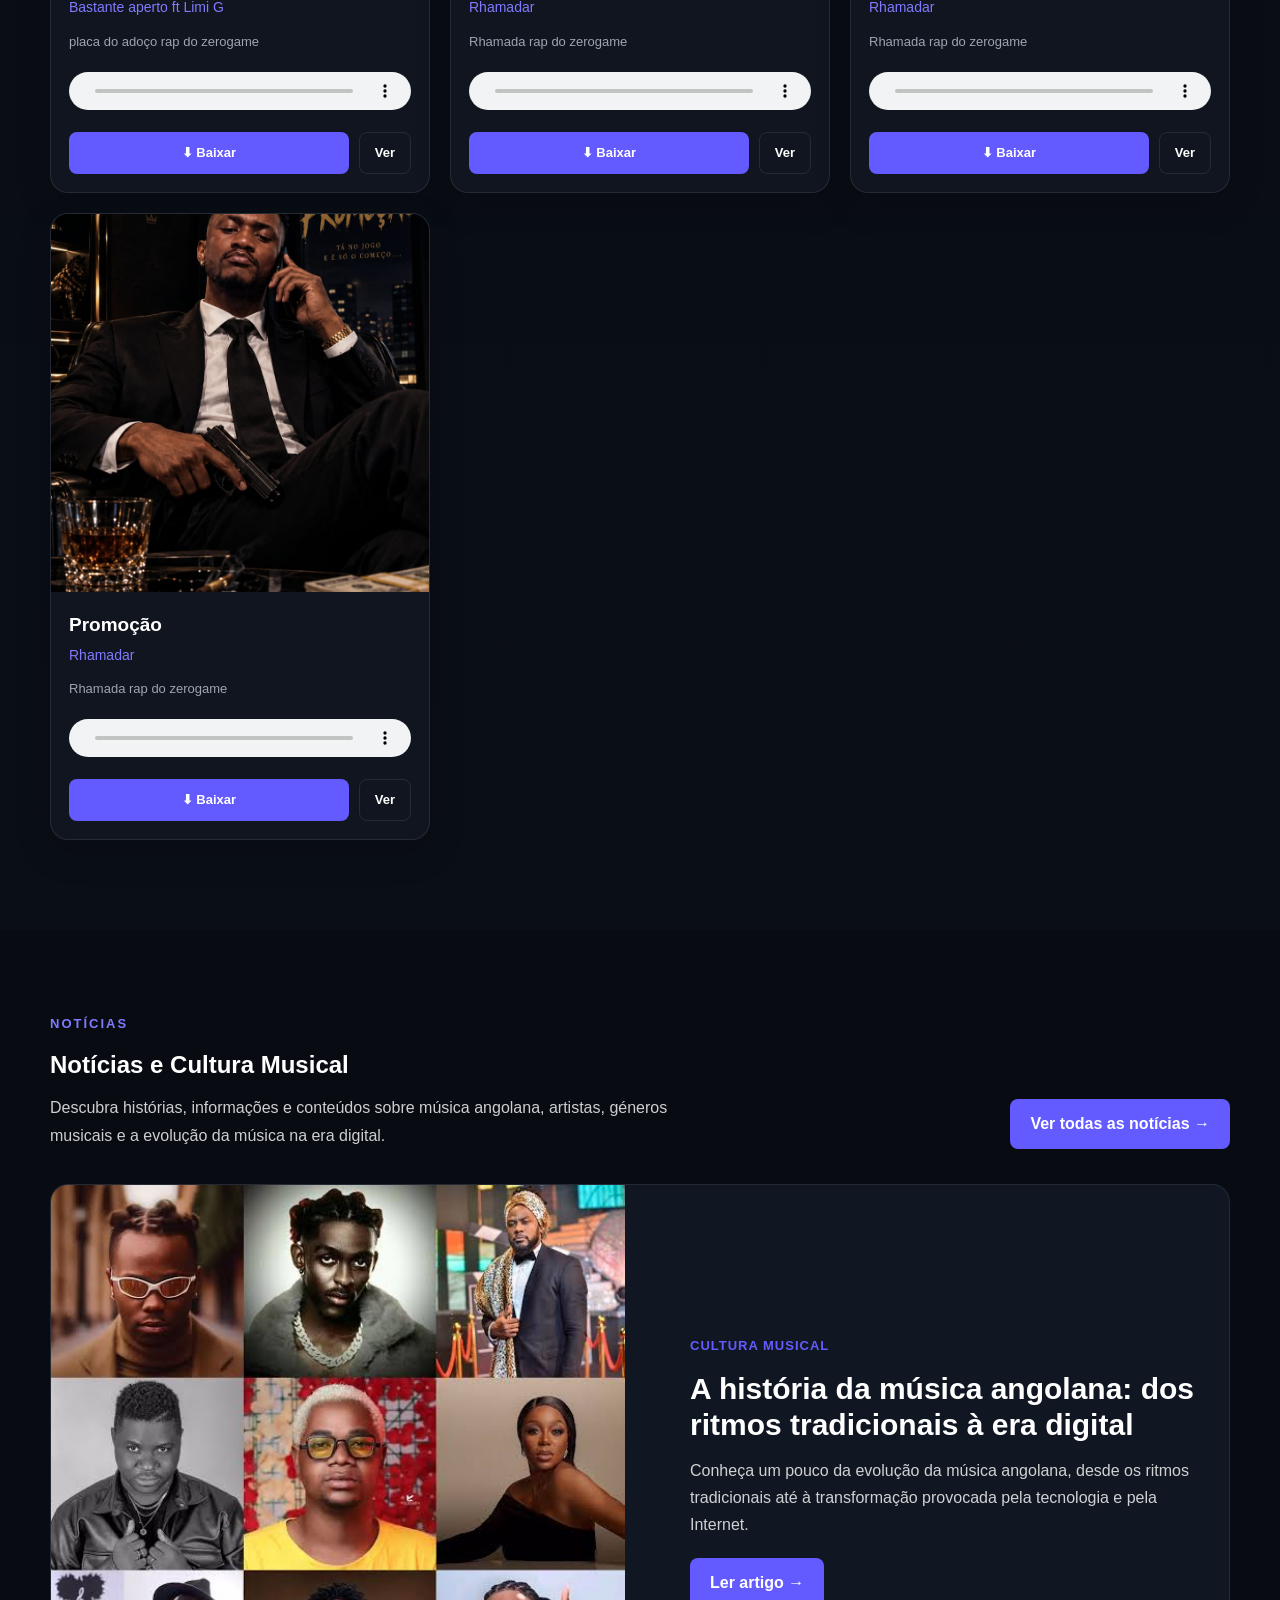
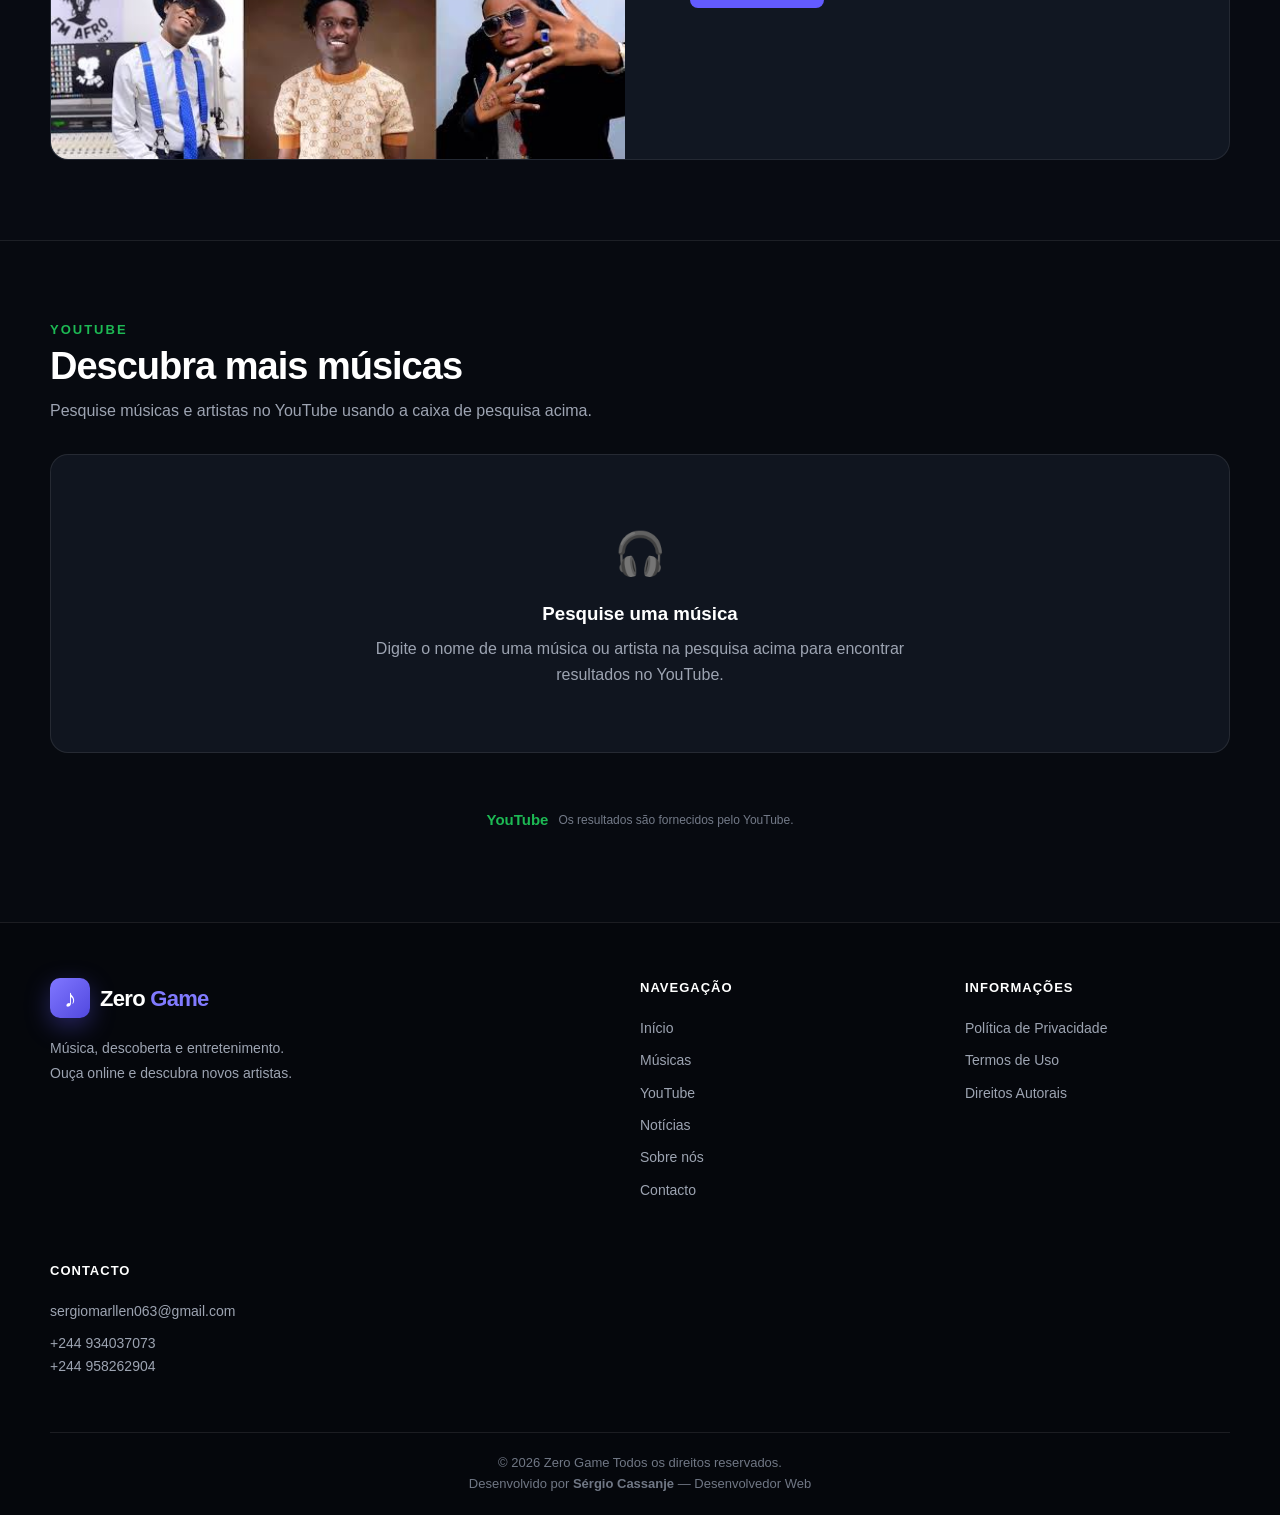
==== commit 1fb63c62: "atualizar" ====
--- a/index.html
+++ b/index.html
@@ -3,36 +3,36 @@
 
 <head>
 
-    <!-- =====================================================
-         CONFIGURAÇÕES BÁSICAS
-    ====================================================== -->
-
     <meta charset="UTF-8">
 
-    <meta name="viewport" content="width=device-width, initial-scale=1.0">
+    <meta
+        name="viewport"
+        content="width=device-width, initial-scale=1.0"
+    >
 
     <title>Zero Game — Música, Descobertas e Entretenimento</title>
 
-    
     <meta
         name="description"
-        content="Zero Game é uma plataforma de música onde você pode descobrir, ouvir e baixar músicas disponíveis na plataforma, além de encontrar conteúdos musicais no YouTube."
+        content="Zero Game é uma plataforma de música onde você pode descobrir, ouvir e baixar músicas disponíveis na plataforma, além de encontrar conteúdos musicais no YouTube e notícias sobre música."
     >
 
     <meta
         name="keywords"
-        content="Zero Game, música Angola, músicas angolanas, baixar música, ouvir música, música online, afrobeat, kizomba, kuduro"
-    >
-
-    <meta name="author" content="Zero Game">
-
-    <meta name="robots" content="index, follow">
-
-
-    <!-- =====================================================
-         OPEN GRAPH
-         Usado quando o site é partilhado nas redes sociais
-    ====================================================== -->
+        content="Zero Game, música Angola, músicas angolanas, baixar música, ouvir música, música online, afrobeat, kizomba, kuduro, notícias musicais"
+    >
+
+    <meta
+        name="author"
+        content="Zero Game"
+    >
+
+    <meta
+        name="robots"
+        content="index, follow"
+    >
+
+    <!-- Open Graph -->
 
     <meta
         property="og:title"
@@ -41,7 +41,7 @@
 
     <meta
         property="og:description"
-        content="Descubra músicas, artistas e conteúdos musicais no Zero Game."
+        content="Descubra músicas, artistas, notícias e conteúdos musicais no Zero Game."
     >
 
     <meta
@@ -56,7 +56,7 @@
 
     <meta
         property="og:image"
-        content="https://zerogam.netlify.app/capas/banner/banner-01.jpg"
+        content="https://zerogam.netlify.app/capas/banner/banner-01.png"
     >
 
     <meta
@@ -64,24 +64,11 @@
         content="Zero Game"
     >
 
-
-    <!-- =====================================================
-         CSS PRINCIPAL
-    ====================================================== -->
-
-    <link rel="stylesheet" href="assets/css/style.css">
-
-
-    <!-- =====================================================
-         FAVICON
-         Se ainda não tiveres favicon.ico, podes adicionar
-         depois. Não é obrigatório para o funcionamento.
-    ====================================================== -->
+    <!-- CSS -->
 
     <link
-        rel="icon"
-        href="assets/favicon.ico"
-        type="image/x-icon"
+        rel="stylesheet"
+        href="assets/css/style.css"
     >
 
 </head>
@@ -98,7 +85,10 @@
 
         <div class="container header-content">
 
-            <a href="index.html" class="logo">
+            <a
+                href="index.html"
+                class="logo"
+            >
 
                 <span class="logo-icon">
                     ♪
@@ -110,8 +100,6 @@
 
             </a>
 
-
-            <!-- MENU -->
 
             <nav class="main-nav">
 
@@ -122,18 +110,27 @@
                     Início
                 </a>
 
+
                 <a href="#catalogo">
                     Músicas
                 </a>
 
+
                 <a href="#youtube">
                     YouTube
                 </a>
 
+
+                <a href="noticias.html">
+                    Notícias
+                </a>
+
+
                 <a href="sobre.html">
                     Sobre
                 </a>
 
+
                 <a href="contacto.html">
                     Contacto
                 </a>
@@ -147,13 +144,11 @@
 
 
     <!-- =====================================================
-         BANNER PRINCIPAL / CARROSSEL
+         BANNER PRINCIPAL
     ====================================================== -->
 
     <section class="hero-banner">
 
-
-        <!-- BANNER 01 -->
 
         <div
             class="hero-slide active"
@@ -161,61 +156,35 @@
         ></div>
 
 
-        <!-- BANNER 02 -->
-
         <div
             class="hero-slide"
             style="background-image: url('capas/banner/banner-01.png');"
         ></div>
 
 
-        <!-- BANNER 03 -->
-
         <div
             class="hero-slide"
             style="background-image: url('capas/banner/pub.png');"
         ></div>
 
 
-        <!-- BANNER 04 -->
-
+        <div
+            class="hero-slide"
+            style="background-image: url('capas/banner/banner-04.png');"
+        ></div>
+         
         <div
             class="hero-slide"
             style="background-image: url('capas/banner/banner-03.jpg');"
         ></div>
 
-         <!-- BANNER 05 -->
-
-        <div
-            class="hero-slide"
-            style="background-image: url('capas/banner/banner-04.png');"
-        ></div>
-
-         <!-- BANNER 06 -->
-
         <div
             class="hero-slide"
             style="background-image: url('capas/banner/banner-02.jpg');"
         ></div>
 
-        <!--
-            PARA ADICIONAR MAIS BANNERS:
-
-            <div
-                class="hero-slide"
-                style="background-image: url('capas/banner/banner-05.jpg');"
-            ></div>
-
-            O JavaScript cria os indicadores automaticamente.
-        -->
-
-
-        <!-- ESCURECIMENTO DO BANNER -->
-
         <div class="hero-overlay"></div>
 
-
-        <!-- CONTEÚDO DO BANNER -->
 
         <div class="container hero-content">
 
@@ -235,7 +204,6 @@
 
                 <p>
                     Descubra novas músicas, artistas e sons.
-                    <br>
                     Ouça online e encontre seus artistas favoritos.
                 </p>
 
@@ -252,7 +220,8 @@
         </div>
 
 
-        <!-- INDICADORES -->
+
+        <!-- Indicadores -->
 
         <div
             class="hero-dots"
@@ -260,7 +229,8 @@
         ></div>
 
 
-        <!-- SETA ANTERIOR -->
+
+        <!-- Setas -->
 
         <button
             class="hero-arrow hero-prev"
@@ -271,8 +241,6 @@
         </button>
 
 
-        <!-- SETA PRÓXIMA -->
-
         <button
             class="hero-arrow hero-next"
             id="heroNext"
@@ -297,8 +265,6 @@
         <div class="container">
 
 
-            <!-- CABEÇALHO DO CATÁLOGO -->
-
             <div class="catalog-header">
 
                 <div>
@@ -326,7 +292,8 @@
                 </div>
 
 
-                <!-- PESQUISA -->
+
+                <!-- Pesquisa -->
 
                 <div class="search-box">
 
@@ -340,7 +307,6 @@
                         id="searchInput"
                         placeholder="Pesquisar música ou artista..."
                         autocomplete="off"
-                        aria-label="Pesquisar música ou artista"
                     >
 
                 </div>
@@ -349,9 +315,7 @@
 
 
 
-            <!-- =================================================
-                 TUAS MÚSICAS
-            ================================================== -->
+            <!-- Tuas músicas -->
 
             <div
                 id="musicGrid"
@@ -360,9 +324,7 @@
 
 
 
-            <!-- =================================================
-                 NENHUM RESULTADO
-            ================================================== -->
+            <!-- Nenhum resultado -->
 
             <div
                 id="noResults"
@@ -394,6 +356,189 @@
 
 
     <!-- =====================================================
+         NOTÍCIAS E CULTURA MUSICAL
+    ====================================================== -->
+
+    <section
+        id="noticias"
+        style="
+            padding: 80px 0;
+            background: #080b12;
+        "
+    >
+
+        <div class="container">
+
+
+            <div
+                style="
+                    display:flex;
+                    justify-content:space-between;
+                    align-items:flex-end;
+                    gap:30px;
+                    margin-bottom:35px;
+                    flex-wrap:wrap;
+                "
+            >
+
+                <div>
+
+                    <span class="section-label">
+                        NOTÍCIAS
+                    </span>
+
+
+                    <h2
+                        style="
+                            margin:10px 0;
+                        "
+                    >
+                        Notícias e Cultura Musical
+                    </h2>
+
+
+                    <p
+                        style="
+                            max-width:650px;
+                            line-height:1.7;
+                            opacity:.8;
+                        "
+                    >
+                        Descubra histórias, informações e conteúdos
+                        sobre música angolana, artistas, géneros musicais
+                        e a evolução da música na era digital.
+                    </p>
+
+                </div>
+
+
+                <a
+                    href="noticias.html"
+                    style="
+                        display:inline-block;
+                        padding:12px 20px;
+                        border-radius:8px;
+                        text-decoration:none;
+                        font-weight:600;
+                        background:#635bff;
+                        color:#fff;
+                    "
+                >
+                    Ver todas as notícias →
+                </a>
+
+            </div>
+
+
+
+            <!-- NOTÍCIA PRINCIPAL -->
+
+            <article
+                style="
+                    display:grid;
+                    grid-template-columns:repeat(2,minmax(0,1fr));
+                    gap:30px;
+                    background:#111722;
+                    border:1px solid rgba(255,255,255,.08);
+                    border-radius:18px;
+                    overflow:hidden;
+                "
+            >
+
+
+                <div>
+
+                    <img
+                        src="capas/noticia-musica-angolana.jpg"
+                        alt="História da música angolana"
+                        style="
+                            width:100%;
+                            height:100%;
+                            min-height:300px;
+                            object-fit:cover;
+                            display:block;
+                        "
+                    >
+
+                </div>
+
+
+
+                <div
+                    style="
+                        padding:35px;
+                        display:flex;
+                        flex-direction:column;
+                        justify-content:center;
+                    "
+                >
+
+                    <span
+                        style="
+                            font-size:13px;
+                            font-weight:700;
+                            letter-spacing:1px;
+                            color:#635bff;
+                            text-transform:uppercase;
+                        "
+                    >
+                        Cultura Musical
+                    </span>
+
+
+                    <h3
+                        style="
+                            font-size:30px;
+                            line-height:1.2;
+                            margin:14px 0;
+                        "
+                    >
+                        A história da música angolana:
+                        dos ritmos tradicionais à era digital
+                    </h3>
+
+
+                    <p
+                        style="
+                            line-height:1.7;
+                            opacity:.8;
+                            margin-bottom:20px;
+                        "
+                    >
+                        Conheça um pouco da evolução da música
+                        angolana, desde os ritmos tradicionais
+                        até à transformação provocada pela
+                        tecnologia e pela Internet.
+                    </p>
+
+
+                    <a
+                        href="artigo-musica-angolana.html"
+                        style="
+                            display:inline-block;
+                            width:max-content;
+                            padding:12px 20px;
+                            border-radius:8px;
+                            text-decoration:none;
+                            font-weight:600;
+                            background:#635bff;
+                            color:#fff;
+                        "
+                    >
+                        Ler artigo →
+                    </a>
+
+                </div>
+
+            </article>
+
+        </div>
+
+    </section>
+
+
+
+    <!-- =====================================================
          YOUTUBE
     ====================================================== -->
 
@@ -404,8 +549,6 @@
 
         <div class="container">
 
-
-            <!-- CABEÇALHO -->
 
             <div class="spotify-header">
 
@@ -432,9 +575,7 @@
 
 
 
-            <!-- =================================================
-                 ESTADO INICIAL
-            ================================================== -->
+            <!-- ESTADO INICIAL -->
 
             <div
                 id="spotifyInitial"
@@ -461,9 +602,7 @@
 
 
 
-            <!-- =================================================
-                 CARREGANDO
-            ================================================== -->
+            <!-- CARREGANDO -->
 
             <div
                 id="spotifyLoading"
@@ -487,9 +626,7 @@
 
 
 
-            <!-- =================================================
-                 RESULTADOS DO YOUTUBE
-            ================================================== -->
+            <!-- RESULTADOS -->
 
             <div
                 id="spotifyResults"
@@ -498,9 +635,7 @@
 
 
 
-            <!-- =================================================
-                 SEM RESULTADOS
-            ================================================== -->
+            <!-- SEM RESULTADOS -->
 
             <div
                 id="spotifyNoResults"
@@ -526,9 +661,7 @@
 
 
 
-            <!-- =================================================
-                 ERRO
-            ================================================== -->
+            <!-- ERRO -->
 
             <div
                 id="spotifyError"
@@ -555,9 +688,7 @@
 
 
 
-            <!-- =================================================
-                 ATRIBUIÇÃO
-            ================================================== -->
+            <!-- ATRIBUIÇÃO -->
 
             <div class="spotify-attribution">
 
@@ -565,6 +696,7 @@
                     YouTube
                 </span>
 
+
                 <span>
                     Os resultados são fornecidos pelo YouTube.
                 </span>
@@ -583,12 +715,11 @@
 
     <footer class="site-footer">
 
+
         <div class="container footer-content">
 
 
-            <!-- =================================================
-                 MARCA
-            ================================================== -->
+            <!-- MARCA -->
 
             <div class="footer-brand">
 
@@ -600,6 +731,7 @@
                     <span class="logo-icon">
                         ♪
                     </span>
+
 
                     <span>
                         Zero<span class="logo-highlight">
@@ -620,9 +752,7 @@
 
 
 
-            <!-- =================================================
-                 NAVEGAÇÃO
-            ================================================== -->
+            <!-- NAVEGAÇÃO -->
 
             <div class="footer-column">
 
@@ -646,6 +776,11 @@
                 </a>
 
 
+                <a href="noticias.html">
+                    Notícias
+                </a>
+
+
                 <a href="sobre.html">
                     Sobre nós
                 </a>
@@ -659,9 +794,7 @@
 
 
 
-            <!-- =================================================
-                 INFORMAÇÕES
-            ================================================== -->
+            <!-- INFORMAÇÕES -->
 
             <div class="footer-column">
 
@@ -688,9 +821,7 @@
 
 
 
-            <!-- =================================================
-                 CONTACTO
-            ================================================== -->
+            <!-- CONTACTO -->
 
             <div class="footer-column">
 
@@ -716,20 +847,16 @@
 
 
 
-        <!-- =================================================
-             PARTE INFERIOR
-        ================================================== -->
+        <!-- PARTE INFERIOR -->
 
         <div class="container footer-bottom">
 
             <p>
 
                 ©
-
-                <span id="currentYear">
-                </span>
-
-                Zero Game.
+                <span id="currentYear"></span>
+
+                Zero Game
 
                 Todos os direitos reservados.
 
@@ -739,11 +866,7 @@
             <p>
 
                 Desenvolvido por
-
-                <strong>
-                    Sérgio Cassanje
-                </strong>
-
+                <strong>Sérgio Cassanje</strong>
                 — Desenvolvedor Web
 
             </p>
@@ -763,7 +886,7 @@
 
 
     <!-- =====================================================
-         FUNCIONAMENTO DO SITE + YOUTUBE + CARROSSEL
+         FUNCIONAMENTO DO SITE + YOUTUBE
     ====================================================== -->
 
     <script src="assets/js/app.js"></script>
